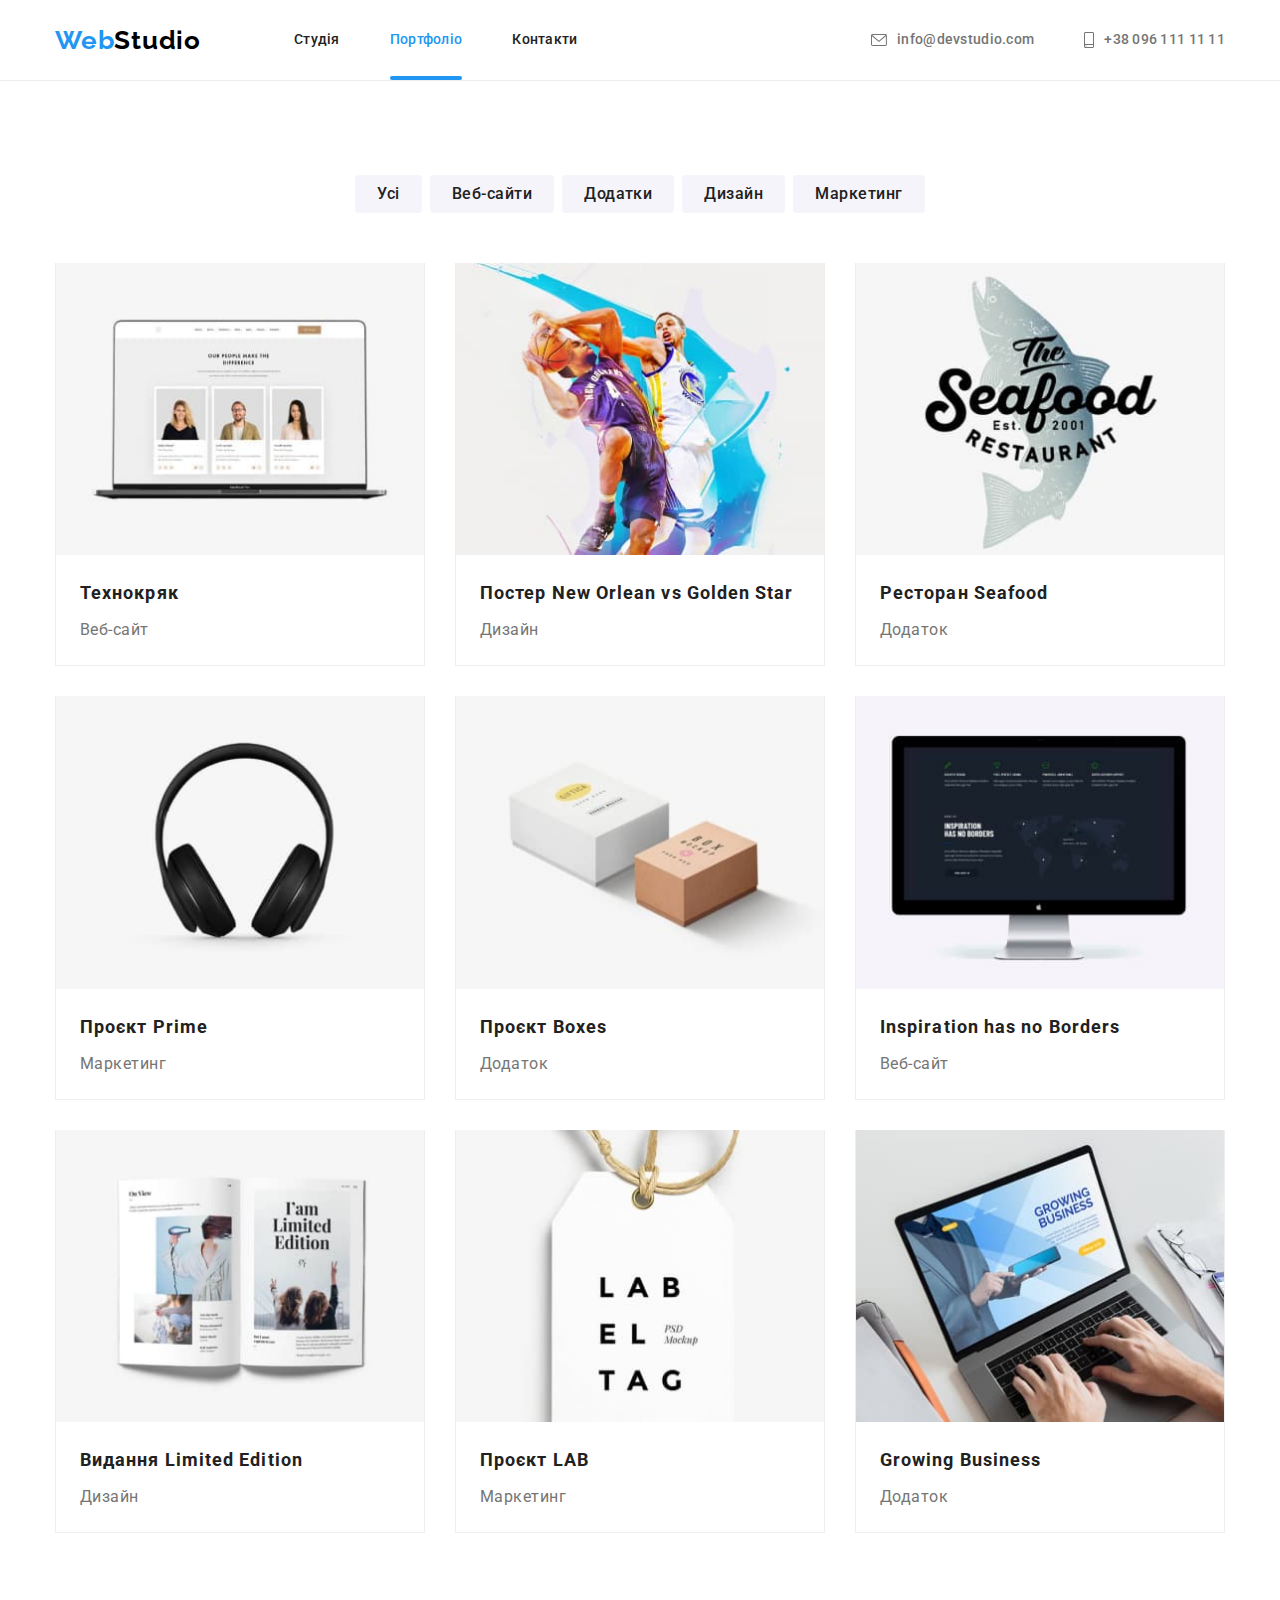
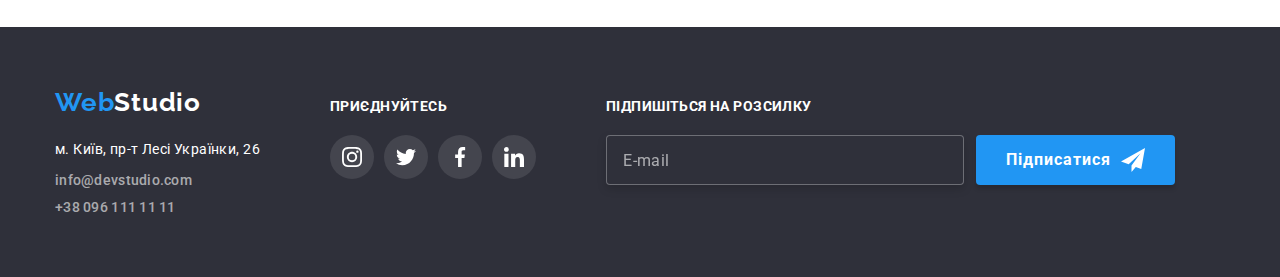
==== portfolio.html @ fbb641b0 "added folders" ====
<!DOCTYPE html>
<html lang="uk">
  <head>
    <meta charset="UTF-8" />
    <meta http-equiv="X-UA-Compatible" content="IE=edge" />
    <meta name="viewport" content="width=device-width, initial-scale=1.0" />
    <title>Portfolio</title>
    <link rel="preconnect" href="https://fonts.googleapis.com" />
    <link rel="preconnect" href="https://fonts.gstatic.com" crossorigin />
    <link
      href="https://fonts.googleapis.com/css2?family=Raleway:wght@700&family=Roboto:wght@500;700;900&display=swap"
      rel="stylesheet"
    />
    <link
      rel="stylesheet"
      href="https://cdnjs.cloudflare.com/ajax/libs/modern-normalize/1.1.0/modern-normalize.min.css"
    />
    <link rel="stylesheet" href="./css/styles.css" />
  </head>
  <body>
    <header class="header">
      <div class="conteiner">
        <div class="header-conteiner">
          <nav class="header-nav">
            <a class="logo" href="./index.html"
              >Web<span class="logo-accent-header">Studio</span></a
            >
            <ul class="list list-nav">
              <li><a class="link-nav" href="./index.html">Студія</a></li>
              <li>
                <a class="link-nav current" href="./portfolio.html"
                  >Портфоліо</a
                >
              </li>
              <li><a class="link-nav" href="#">Контакти</a></li>
            </ul>
          </nav>

          <ul class="list header-address">
            <li>
              <a class="link-info" href="mailto:info@devstudio.com"
                ><svg class="info-icon" width="16" height="12">
                  <use href="./images/icons.svg#icon-mail"></use>
                </svg>
                info@devstudio.com
              </a>
            </li>
            <li>
              <a class="link-info" href="tel:+380961111111"
                ><svg class="info-icon" width="10" height="16">
                  <use href="./images/icons.svg#icon-smartphone"></use>
                </svg>
                +38 096 111 11 11
              </a>
            </li>
          </ul>
        </div>
      </div>
    </header>

    <main>
      <section>
        <div class="conteiner">
          <h1 class="visually-hidden">Наші роботи</h1>
          <ul class="list btn-nav">
            <li><button class="btn-item" type="button">Усі</button></li>
            <li><button class="btn-item" type="button">Веб-сайти</button></li>
            <li><button class="btn-item" type="button">Додатки</button></li>
            <li><button class="btn-item" type="button">Дизайн</button></li>
            <li><button class="btn-item" type="button">Маркетинг</button></li>
          </ul>
          <ul class="list project-list">
            <li class="project-card">
              <a
                class="project-link"
                href="#"
                rel="noopener noreferrer nofollow"
              >
                <div class="project-overlay">
                  <img src="./images/laptop.jpg" alt="Ноутбук" width="370" />
                  <p class="overlay-text">
                    Ресурс пропонує комплексні пропозиції з різним рівнем
                    функціоналу та сервісів. Все це дозволить відвідувачу
                    отримати вичерпні відомості про компанію чи приватну особу.
                  </p>
                </div>
                <div class="card-portfolio">
                  <h2 class="project-title">Технокряк</h2>
                  <p class="project-text">Веб-сайт</p>
                </div>
              </a>
            </li>
            <li class="project-card">
              <a
                class="project-link"
                href="#"
                rel="noopener noreferrer nofollow"
              >
                <div class="project-overlay">
                  <img
                    src="./images/basketball.jpg"
                    alt="Два баскетболісти"
                    width="370"
                  />
                  <p class="overlay-text">
                    Ресурс пропонує комплексні пропозиції з різним рівнем
                    функціоналу та сервісів. Все це дозволить відвідувачу
                    отримати вичерпні відомості про компанію чи приватну особу.
                  </p>
                </div>

                <div class="card-portfolio">
                  <h2 class="project-title">
                    Постер New Orlean vs Golden Star
                  </h2>
                  <p class="project-text">Дизайн</p>
                </div>
              </a>
            </li>
            <li class="project-card">
              <a
                class="project-link"
                href="#"
                rel="noopener noreferrer nofollow"
              >
                <div class="project-overlay">
                  <img
                    src="./images/seafood.jpg"
                    alt="Лого ресторану з рибою"
                    width="370"
                  />
                  <p class="overlay-text">
                    Ресурс пропонує комплексні пропозиції з різним рівнем
                    функціоналу та сервісів. Все це дозволить відвідувачу
                    отримати вичерпні відомості про компанію чи приватну особу.
                  </p>
                </div>
                <div class="card-portfolio">
                  <h2 class="project-title">Ресторан Seafood</h2>
                  <p class="project-text">Додаток</p>
                </div>
              </a>
            </li>
            <li class="project-card">
              <a
                class="project-link"
                href="#"
                rel="noopener noreferrer nofollow"
              >
                <div class="project-overlay">
                  <img
                    src="./images/earphones.jpg"
                    alt="Навушники"
                    width="370"
                  />
                  <p class="overlay-text">
                    Ресурс пропонує комплексні пропозиції з різним рівнем
                    функціоналу та сервісів. Все це дозволить відвідувачу
                    отримати вичерпні відомості про компанію чи приватну особу.
                  </p>
                </div>

                <div class="card-portfolio">
                  <h2 class="project-title">Проєкт Prime</h2>
                  <p class="project-text">Маркетинг</p>
                </div>
              </a>
            </li>
            <li class="project-card">
              <a
                class="project-link"
                href="#"
                rel="noopener noreferrer nofollow"
              >
                <div class="project-overlay">
                  <img src="./images/boxes.jpg" alt="Дві коробки" width="370" />
                  <p class="overlay-text">
                    Ресурс пропонує комплексні пропозиції з різним рівнем
                    функціоналу та сервісів. Все це дозволить відвідувачу
                    отримати вичерпні відомості про компанію чи приватну особу.
                  </p>
                </div>
                <div class="card-portfolio">
                  <h2 class="project-title">Проєкт Boxes</h2>
                  <p class="project-text">Додаток</p>
                </div>
              </a>
            </li>
            <li class="project-card">
              <a
                class="project-link"
                href="#"
                rel="noopener noreferrer nofollow"
              >
                <div class="project-overlay">
                  <img
                    src="./images/display.jpg"
                    alt="Могітор коп'ютера"
                    width="370"
                  />
                  <p class="overlay-text">
                    Ресурс пропонує комплексні пропозиції з різним рівнем
                    функціоналу та сервісів. Все це дозволить відвідувачу
                    отримати вичерпні відомості про компанію чи приватну особу.
                  </p>
                </div>
                <div class="card-portfolio">
                  <h2 class="project-title">Inspiration has no Borders</h2>
                  <p class="project-text">Веб-сайт</p>
                </div>
              </a>
            </li>
            <li class="project-card">
              <a
                class="project-link"
                href="#"
                rel="noopener noreferrer nofollow"
              >
                <div class="project-overlay">
                  <img src="./images/magazine.jpg" alt="Журнал" width="370" />
                  <p class="overlay-text">
                    Ресурс пропонує комплексні пропозиції з різним рівнем
                    функціоналу та сервісів. Все це дозволить відвідувачу
                    отримати вичерпні відомості про компанію чи приватну особу.
                  </p>
                </div>
                <div class="card-portfolio">
                  <h2 class="project-title">Видання Limited Edition</h2>
                  <p class="project-text">Дизайн</p>
                </div>
              </a>
            </li>
            <li class="project-card">
              <a
                class="project-link"
                href="#"
                rel="noopener noreferrer nofollow"
              >
                <div class="project-overlay">
                  <img
                    src="./images/label.jpg"
                    alt="Лейбла з мотузкою"
                    width="370"
                  />
                  <p class="overlay-text">
                    Ресурс пропонує комплексні пропозиції з різним рівнем
                    функціоналу та сервісів. Все це дозволить відвідувачу
                    отримати вичерпні відомості про компанію чи приватну особу.
                  </p>
                </div>
                <div class="card-portfolio">
                  <h2 class="project-title">Проєкт LAB</h2>
                  <p class="project-text">Маркетинг</p>
                </div>
              </a>
            </li>
            <li class="project-card">
              <a
                class="project-link"
                href="#"
                rel="noopener noreferrer nofollow"
              >
                <div class="project-overlay">
                  <img
                    src="./images/notebook.jpg"
                    alt="Руки друкують на клавіатурі"
                    width="370"
                  />
                  <p class="overlay-text">
                    Ресурс пропонує комплексні пропозиції з різним рівнем
                    функціоналу та сервісів. Все це дозволить відвідувачу
                    отримати вичерпні відомості про компанію чи приватну особу.
                  </p>
                </div>
                <div class="card-portfolio">
                  <h2 class="project-title">Growing Business</h2>
                  <p class="project-text">Додаток</p>
                </div>
              </a>
            </li>
          </ul>
        </div>
      </section>
    </main>

    <footer class="footer">
      <div class="conteiner footer-box">
        <div class="footer-info">
          <a class="logo" href="./index.html"
            >Web<span class="logo-accent-footer">Studio</span></a
          >
          <address>
            <ul class="list">
              <li class="list-item">
                <a
                  class="link-address"
                  href="https://goo.gl/maps/RR7eCFrvrUXadaKA6"
                  target="_blank"
                  rel="noopener noreferrer nofollow"
                  >м. Київ, пр-т Лесі Українки, 26</a
                >
              </li>
              <li class="list-item">
                <a class="link-info-footer" href="mailto:info@devstudio.com"
                  >info@devstudio.com</a
                >
              </li>
              <li class="list-item">
                <a class="link-info-footer" href="tel:+380961111111"
                  >+38 096 111 11 11</a
                >
              </li>
            </ul>
          </address>
        </div>
        <div class="footer-soc">
          <p class="footer-text">Приєднуйтесь</p>
          <ul class="list soc-list">
            <li>
              <a class="soc-link-footer" href="#">
                <svg width="20" height="20">
                  <use href="./images/icons.svg#icon-instagram"></use>
                </svg>
              </a>
            </li>
            <li>
              <a class="soc-link-footer" href="#">
                <svg width="20" height="20">
                  <use href="./images/icons.svg#icon-twitter"></use>
                </svg>
              </a>
            </li>
            <li>
              <a class="soc-link-footer" href="#">
                <svg width="20" height="20">
                  <use href="./images/icons.svg#icon-facebook"></use>
                </svg>
              </a>
            </li>
            <li>
              <a class="soc-link-footer" href="#">
                <svg width="20" height="20">
                  <use href="./images/icons.svg#icon-linkedin"></use>
                </svg>
              </a>
            </li>
          </ul>
        </div>
        <form class="footer-form">
          <p class="footer-form-text">Підпишіться на розсилку</p>
          <div class="footer-form-box">
            <label class="visually-hidden" for="email-subscribe"></label>
            <input
              class="footer-form-input"
              type="email"
              name="email-subscribe"
              id="email-subscribe"
              placeholder="E-mail"
            />
            <button class="footer-form-submit" type="submit">
              Підписатися
              <svg width="24" height="24">
                <use href="./images/icons.svg#icon-send"></use>
              </svg>
            </button>
          </div>
        </form>
      </div>
    </footer>
  </body>
</html>
---- css/styles.css ----
/* основний колір bg #2F303A */
/* акцент #2196F3 */
/* основний колір тексту #757575 */

:root {
  --title-bg-color: #2f303a;
  --accent-color: #2196f3;
  --primary-text-color: #757575;
  --title-text-color: #212121;
  --primary-white-color: #fff;
  --secondary-btn-color: #f5f4fa;
  --btn-hover-color: #188ce8;
  --secondary-bg-color: #f5f4fa;
  --icon-soc-color: #afb1b8;
  --input-border-color: rgba(33, 33, 33, 0.2);
}
body {
  font-family: "Roboto", sans-serif;
  color: var(--title-text-color);
  background-color: var(--primary-white-color);
}
.visually-hidden {
  position: absolute;
  white-space: nowrap;
  width: 1px;
  height: 1px;
  overflow: hidden;
  border: 0;
  padding: 0;
  clip: rect(0 0 0 0);
  clip-path: inset(50%);
  margin: -1px;
}
.list {
  list-style: none;
}
h1,
h2,
h3,
h4,
h5,
h6,
p,
ul {
  margin: 0;
  padding: 0;
}
img {
  display: block;
  max-width: 100%;
  height: auto;
}
.conteiner {
  /* outline: 2px solid tomato; */
  width: 1200px;
  margin-left: auto;
  margin-right: auto;
  padding-left: 15px;
  padding-right: 15px;
}
section {
  padding-top: 94px;
  padding-bottom: 94px;
}
/* Header */
.header {
  background-color: var(--primary-white-color);
  border-bottom: 1px solid #ececec;
}
.header-conteiner {
  display: flex;
  justify-content: space-between;
  align-items: center;
}
.header-nav {
  display: flex;
  align-items: center;
  justify-content: space-between;
  gap: 93px;
}
.header-address {
  display: flex;
  gap: 50px;
}
.list-nav {
  display: flex;
  gap: 50px;
}
.logo {
  display: inline-block;
  color: var(--accent-color);
  font-family: "Raleway", sans-serif;
  font-weight: 700;
  font-size: 26px;
  line-height: 1.19;
  text-decoration: none;
  letter-spacing: 0.03em;
}
.logo-accent-header {
  color: #000;
}
.link-nav {
  color: var(--title-text-color);
  font-weight: 500;
  font-size: 14px;
  line-height: 1.14;
  letter-spacing: 0.02em;
  text-decoration: none;
  padding: 32px 0;
  display: block;
  transition: color 250ms cubic-bezier(0.4, 0, 0.2, 1);
}
.link-nav:hover {
  color: var(--accent-color);
}
.link-nav:focus {
  color: var(--accent-color);
}
.link-info {
  color: var(--primary-text-color);
  fill: var(--primary-text-color);
  font-weight: 500;
  font-size: 14px;
  line-height: 1.14;
  letter-spacing: 0.02em;
  text-decoration: none;
  padding: 32px 0;
  display: flex;
  align-items: center;
  transition: color 250ms cubic-bezier(0.4, 0, 0.2, 1),
    fill 250ms cubic-bezier(0.4, 0, 0.2, 1);
}
.link-info:hover {
  color: var(--accent-color);
  fill: var(--accent-color);
}
.link-info:focus {
  color: var(--accent-color);
  fill: var(--accent-color);
}
.link-nav.current {
  position: relative;
  color: var(--accent-color);
}
.link-nav.current::after {
  position: absolute;
  bottom: 0;
  left: 0;
  content: "";
  width: 100%;
  height: 4px;
  background-color: var(--accent-color);
  border-radius: 2px;
}
.info-icon {
  margin-right: 10px;
}
/* Hero Section */
.hero {
  padding-top: 200px;
  padding-bottom: 200px;
  background-color: #c4c4c4;
  text-align: center;
  background-image: linear-gradient(
      to right,
      rgba(47, 48, 58, 0.4),
      rgba(47, 48, 58, 0.4)
    ),
    url("../images/header-img.jpg");
  max-width: 1600px;
  background-repeat: no-repeat;
  background-position: center;
  max-height: 600px;
  margin: 0 auto;
}
.hero-title {
  margin-left: auto;
  margin-right: auto;
  margin-bottom: 30px;
  max-width: 696px;
  color: var(--primary-white-color);
  font-weight: 900;
  font-size: 44px;
  line-height: 1.36;
  letter-spacing: 0.06em;
  text-transform: uppercase;
}
.hero-btn {
  display: block;
  margin: 0 auto;
  padding: 10px 32px;
  min-width: 216px;
  font-family: inherit;
  font-weight: 700;
  font-size: 16px;
  line-height: 1.87;
  letter-spacing: 0.06em;
  text-align: center;
  background-color: var(--accent-color);
  color: var(--primary-white-color);
  cursor: pointer;
  border: 1px solid transparent;
  border-radius: 4px;
  transition: background-color 250ms cubic-bezier(0.4, 0, 0.2, 1),
    box-shadow 250ms cubic-bezier(0.4, 0, 0.2, 1);
}
.hero-btn:hover {
  background: var(--btn-hover-color);
  box-shadow: 0px 4px 4px rgba(0, 0, 0, 0.15);
}
.hero-btn:focus {
  background: #188ce8;
  box-shadow: 0px 4px 4px rgba(0, 0, 0, 0.15);
  border-radius: 4px;
}
/* Features */
.features-list {
  display: flex;
  gap: 30px;
}
.features-item {
  flex-basis: calc((100%-90px) / 4);
}
.features-icon {
  display: flex;
  align-items: center;
  justify-content: center;
  height: 120px;
  margin-bottom: 30px;
  border-radius: 4px;
  background-color: var(--secondary-bg-color);
}
.features-subtitle {
  margin-bottom: 10px;
  font-weight: 700;
  font-size: 14px;
  line-height: 1.14;
  letter-spacing: 0.03em;
  text-transform: uppercase;
}
.features-text {
  color: var(--primary-text-color);
  font-weight: 400;
  font-size: 14px;
  line-height: 1.71;
  letter-spacing: 0.03em;
}
/* Work */
.work {
  padding-top: 0;
}
.work-list {
  display: flex;
  gap: 30px;
}
.work-item {
  position: relative;
  flex-basis: calc((100%-60px) / 3);
}
.work-title {
  text-align: center;
  margin-bottom: 50px;
  font-size: 36px;
  line-height: 1.16;
  letter-spacing: 0.03em;
}
.work-desc {
  position: absolute;
  bottom: 0;
  right: 0;
  width: 100%;
  min-height: 70px;
  display: flex;
  align-items: center;
  justify-content: center;
  background-color: rgba(47, 48, 58, 0.8);
}
.work-text {
  font-weight: 700;
  font-size: 14px;
  line-height: 1.14;
  text-align: center;
  letter-spacing: 0.03em;
  text-transform: uppercase;
  color: var(--primary-white-color);
}

/* Team */
.team {
  background-color: var(--secondary-bg-color);
}
.team-title {
  text-align: center;
  margin-bottom: 50px;
  font-size: 36px;
  line-height: 1.16;
  letter-spacing: 0.03em;
}
.team-list {
  display: flex;
  gap: 30px;
  flex-basis: calc((100%-90px) / 4);
}
.team-card {
  background-color: var(--primary-white-color);
  box-shadow: 0px 1px 3px rgba(0, 0, 0, 0.12), 0px 1px 1px rgba(0, 0, 0, 0.14),
    0px 2px 1px rgba(0, 0, 0, 0.2);
  border-radius: 0px 0px 4px 4px;
}
.team-subtitle {
  margin-bottom: 10px;
  font-weight: 500;
  font-size: 16px;
  line-height: 1.18;
  letter-spacing: 0.03em;
  text-align: center;
}
.team-text {
  color: var(--primary-text-color);
  font-weight: 400;
  font-size: 16px;
  line-height: 1.18;
  letter-spacing: 0.03em;
  text-align: center;
  margin-bottom: 16px;
}
.cards-studio {
  padding: 30px;
}
.team-soc {
  display: flex;
  align-items: center;
  justify-content: center;
  gap: 10px;
}
.soc-link {
  display: flex;
  align-items: center;
  justify-content: center;
  width: 44px;
  height: 44px;
  background-color: var(--primary-white-color);
  border-radius: 50%;
  fill: var(--icon-soc-color);
  transition: background-color 250ms cubic-bezier(0.4, 0, 0.2, 1),
    fill 250ms cubic-bezier(0.4, 0, 0.2, 1);
}
.soc-link:hover,
.soc-link:focus {
  background-color: var(--accent-color);
  fill: var(--primary-white-color);
}
/* Clients */
.clients-list {
  display: flex;
  align-items: center;
  justify-content: center;
  gap: 30px;
}
.clients-link {
  display: flex;
  align-items: center;
  justify-content: center;
  width: 170px;
  height: 92px;
  border: 1px solid var(--icon-soc-color);
  border-radius: 4px;
  fill: var(--icon-soc-color);
  transition: border 250ms cubic-bezier(0.4, 0, 0.2, 1),
    fill 250ms cubic-bezier(0.4, 0, 0.2, 1);
}
.clients-link:hover,
.clients-link:focus {
  fill: var(--accent-color);
  border: 1px solid var(--accent-color);
}
.clients-title {
  color: var(--title-text-color);
  font-size: 36px;
  line-height: 1.16;
  text-align: center;
  letter-spacing: 0.03em;
  margin-bottom: 50px;
}
/* Footer */
.footer {
  background-color: var(--title-bg-color);
  padding: 60px 0;
}
.footer-box {
  display: flex;
  gap: 70px;
  align-items: baseline;
}
.footer-soc {
  display: flex;
  flex-direction: column;
  gap: 20px;
}
.logo-accent-footer {
  color: var(--primary-white-color);
}
.soc-list {
  display: flex;
  gap: 10px;
}
.footer-text {
  font-weight: 700;
  font-size: 14px;
  line-height: 1.14;
  letter-spacing: 0.03em;
  text-transform: uppercase;
  color: var(--primary-white-color);
}
.link-address {
  display: inline-block;
  color: var(--primary-white-color);
  font-style: normal;
  font-weight: 400;
  font-size: 14px;
  line-height: 1.71;
  letter-spacing: 0.03em;
  text-decoration: none;
}
.soc-link-footer {
  display: flex;
  align-items: center;
  justify-content: center;
  width: 44px;
  height: 44px;
  background-color: rgba(255, 255, 255, 0.1);
  border-radius: 50%;
  fill: var(--primary-white-color);
  transition: background-color 250ms cubic-bezier(0.4, 0, 0.2, 1);
}
.soc-link-footer:hover,
.soc-link-footer:focus {
  background-color: var(--accent-color);
}
.link-info-footer {
  display: inline-block;
  color: rgba(255, 255, 255, 0.6);
  font-weight: 500;
  font-style: normal;
  font-size: 14px;
  line-height: 1.14;
  letter-spacing: 0.02em;
  text-decoration: none;
  transition: color 250ms cubic-bezier(0.4, 0, 0.2, 1);
}
.link-info-footer:hover {
  color: var(--accent-color);
}
.link-info-footer:focus {
  color: var(--accent-color);
}
.footer .logo {
  margin-bottom: 20px;
}
.list-item:not(:last-child) {
  margin-bottom: 9px;
}
.footer-form {
  /* margin-left: 93px; */
}
.footer-form-box {
  display: flex;
  gap: 12px;
}
.footer-form-text {
  margin-bottom: 20px;
  font-weight: 700;
  font-size: 14px;
  line-height: 1.14;
  letter-spacing: 0.03em;
  text-transform: uppercase;
  color: var(--primary-white-color);
}
.footer-form-input {
  min-width: 358px;
  height: 50px;
  padding: 15px 16px;
  background-color: var(--title-bg-color);
  border: 1px solid rgba(255, 255, 255, 0.3);
  filter: drop-shadow(0px 4px 4px rgba(0, 0, 0, 0.15));
  border-radius: 4px;
}
.footer-form-input::placeholder {
  font-weight: 400;
  font-size: 16px;
  line-height: 1.25;
  letter-spacing: 0.03em;
  color: rgba(255, 255, 255, 0.6);
}
.footer-form-submit {
  display: flex;
  align-items: center;
  justify-content: center;
  gap: 10px;
  max-width: 200px;
  height: 50px;
  padding: 10px 28px;
  font-weight: 700;
  font-size: 16px;
  line-height: 30px;
  letter-spacing: 0.06em;
  color: var(--primary-white-color);
  box-shadow: 0px 4px 4px rgba(0, 0, 0, 0.15);
  border-color: transparent;
  border-radius: 4px;
  background-color: var(--accent-color);
  transition: background-color 250ms cubic-bezier(0.4, 0, 0.2, 1);
}
.footer-form-submit:hover {
  background-color: var(--btn-hover-color);
}
/* Modal */
.backdrop {
  position: fixed;
  top: 0;
  left: 0;
  width: 100%;
  height: 100%;
  background-color: rgba(0, 0, 0, 0.2);
  transition: opacity 250ms cubic-bezier(0.4, 0, 0.2, 1),
    visibility 250ms cubic-bezier(0.4, 0, 0.2, 1);
}
.is-hidden {
  opacity: 0;
  visibility: hidden;
  pointer-events: none;
}
.modal {
  position: absolute;
  top: 50%;
  left: 50%;
  transform: translate(-50%, -50%);
  padding: 40px;
  min-width: 528px;
  min-height: 581px;
  background-color: var(--primary-white-color);
  box-shadow: 0px 1px 3px rgba(0, 0, 0, 0.12), 0px 1px 1px rgba(0, 0, 0, 0.14),
    0px 2px 1px rgba(0, 0, 0, 0.2);
  border-radius: 4px;
}
.modal-btn {
  position: absolute;
  top: 8px;
  right: 8px;
  display: flex;
  align-items: center;
  justify-content: center;
  width: 30px;
  height: 30px;
  background-color: rgba(255, 255, 255, 1);
  border: 1px solid rgba(0, 0, 0, 0.1);
  border-radius: 50%;
  cursor: pointer;
}
.modal-icon {
  transition: fill 250ms cubic-bezier(0.4, 0, 0.2, 1);
}
.modal-icon:hover,
.modal-icon:focus {
  fill: var(--accent-color);
}
.form-modal {
}
.title-modal {
  margin-bottom: 12px;
  font-weight: 700;
  font-size: 20px;
  line-height: 1.15;
  text-align: center;
  letter-spacing: 0.03em;
  color: var(--title-text-color);
}
.form-item {
  display: flex;
  flex-direction: column;
  margin-bottom: 10px;
}
.form-label {
  margin-bottom: 4px;
  font-size: 12px;
  line-height: 1.16;
  letter-spacing: 0.01em;
  color: var(--primary-text-color);
}
.field-wrap {
  position: relative;
  width: 100%;
}
.form-input {
  width: 100%;
  padding: 14px 42px;
  border: 1px solid var(--input-border-color);
  border-radius: 4px;
  outline: none;
  transition: border-color 250ms cubic-bezier(0.4, 0, 0.2, 1);
}
.form-input:focus {
  border-color: var(--accent-color);
}
.input-icon {
  position: absolute;
  top: 50%;
  left: 12px;
  transform: translateY(-50%);
  transition: fill 250ms cubic-bezier(0.4, 0, 0.2, 1);
  pointer-events: none;
}
.form-input:focus + .input-icon {
  fill: var(--accent-color);
}
.form-item-comment {
  display: flex;
  flex-direction: column;
  margin-bottom: 20px;
}
.form-comment {
  height: 120px;
  padding: 16px 12px;
  resize: none;
  border: 1px solid var(--input-border-color);
  border-radius: 4px;
  outline: none;
  transition: border-color 250ms cubic-bezier(0.4, 0, 0.2, 1);
}
.form-comment:focus {
  border-color: var(--accent-color);
}
.form-comment::placeholder {
  font-weight: 400;
  font-size: 12px;
  line-height: 1.16;
  letter-spacing: 0.01em;
  color: rgba(117, 117, 117, 0.5);
}
.checkbox-input {
  appearance: none;
}

.checkbox-label {
  display: flex;
  align-items: center;
  justify-content: center;
  margin-bottom: 30px;
  font-size: 14px;
  line-height: 1.71;
  letter-spacing: 0.03em;
  color: var(--primary-text-color);
}
.checkbox-link {
  color: var(--accent-color);
  margin-left: 5px;
  cursor: pointer;
}
.check-icon {
  /* position: absolute;
  top: 50%;
  left: 12px;
  transform: translateY(-50%);
  z-index: -1; */
  margin-right: 8px;
  border: 2px solid var(--title-text-color);
  border-radius: 2px;
  transition: border-color 250ms cubic-bezier(0.4, 0, 0.2, 1),
    background-color 250ms cubic-bezier(0.4, 0, 0.2, 1);
}
.checkbox-input:checked + .check-icon {
  border-color: var(--accent-color);
  background-color: var(--accent-color);
}
.form-submit {
  display: flex;
  align-items: center;
  justify-content: center;
  margin: 0 auto;
  padding: 10px 52px;
  min-width: 200px;
  font-family: inherit;
  font-weight: 700;
  font-size: 16px;
  line-height: 1.87;
  letter-spacing: 0.06em;
  background-color: var(--accent-color);
  color: var(--primary-white-color);
  cursor: pointer;
  border: 1px solid transparent;
  border-radius: 4px;
  box-shadow: 0px 4px 4px rgba(0, 0, 0, 0.15);
  transition: background-color 250ms cubic-bezier(0.4, 0, 0.2, 1);
}
.form-submit:hover {
  background-color: var(--btn-hover-color);
}
/* Portfolio */
.btn-nav {
  display: flex;
  justify-content: center;
  gap: 8px;
  margin-bottom: 50px;
}
.btn-item {
  padding: 6px 22px;
  color: var(--title-text-color);
  background-color: var(--secondary-btn-color);
  font-family: inherit;
  font-weight: 500;
  font-size: 16px;
  line-height: 1.62;
  letter-spacing: 0.03em;
  text-align: center;
  border: none;
  border-radius: 4px;
  transition: color 250ms cubic-bezier(0.4, 0, 0.2, 1),
    background-color 250ms cubic-bezier(0.4, 0, 0.2, 1),
    box-shadow 250ms cubic-bezier(0.4, 0, 0.2, 1);
}
.btn-item:hover {
  background-color: var(--accent-color);
  color: var(--primary-white-color);
  box-shadow: 0px 3px 1px rgba(0, 0, 0, 0.1), 0px 1px 2px rgba(0, 0, 0, 0.08),
    0px 2px 2px rgba(0, 0, 0, 0.12);
  cursor: pointer;
}
.btn-item:focus {
  background-color: var(--accent-color);
  color: var(--primary-white-color);
  box-shadow: 0px 3px 1px rgba(0, 0, 0, 0.1), 0px 1px 2px rgba(0, 0, 0, 0.08),
    0px 2px 2px rgba(0, 0, 0, 0.12);
}
.project-list {
  display: flex;
  flex-wrap: wrap;
  gap: 30px;
}
.project-link {
  text-decoration: none;
  display: block;
  transition: box-shadow 250ms cubic-bezier(0.4, 0, 0.2, 1);
}
.project-link:hover,
.project-link:focus {
  box-shadow: 0px 1px 1px rgba(0, 0, 0, 0.12), 0px 4px 4px rgba(0, 0, 0, 0.06),
    1px 4px 6px rgba(0, 0, 0, 0.16);
}
.project-title {
  margin-bottom: 4px;
  color: var(--title-text-color);
  font-size: 18px;
  line-height: 2;
  letter-spacing: 0.06em;
}
.project-text {
  color: var(--primary-text-color);
  font-weight: 400;
  font-size: 16px;
  line-height: 30px;
  letter-spacing: 0.03em;
}
.project-card {
  width: 370px;
  border: 1px solid #eeeeee;
  border-top: 0;
}

.card-portfolio {
  padding: 20px 24px;
}
.project-overlay {
  position: relative;
  overflow: hidden;
}
.overlay-text {
  position: absolute;
  top: 0;
  left: 0;
  width: 100%;
  height: 100%;
  font-size: 18px;
  font-weight: 400;
  line-height: 1.55;
  letter-spacing: 0.03em;
  padding: 63px 24px;
  transform: translateY(101%);
  transition: transform 250ms cubic-bezier(0.4, 0, 0.2, 1);
  color: var(--primary-white-color);
  background-color: rgba(33, 150, 243, 0.9);
}
.project-link:hover .overlay-text,
.project-link:focus .overlay-text {
  transform: translateY(0);
}
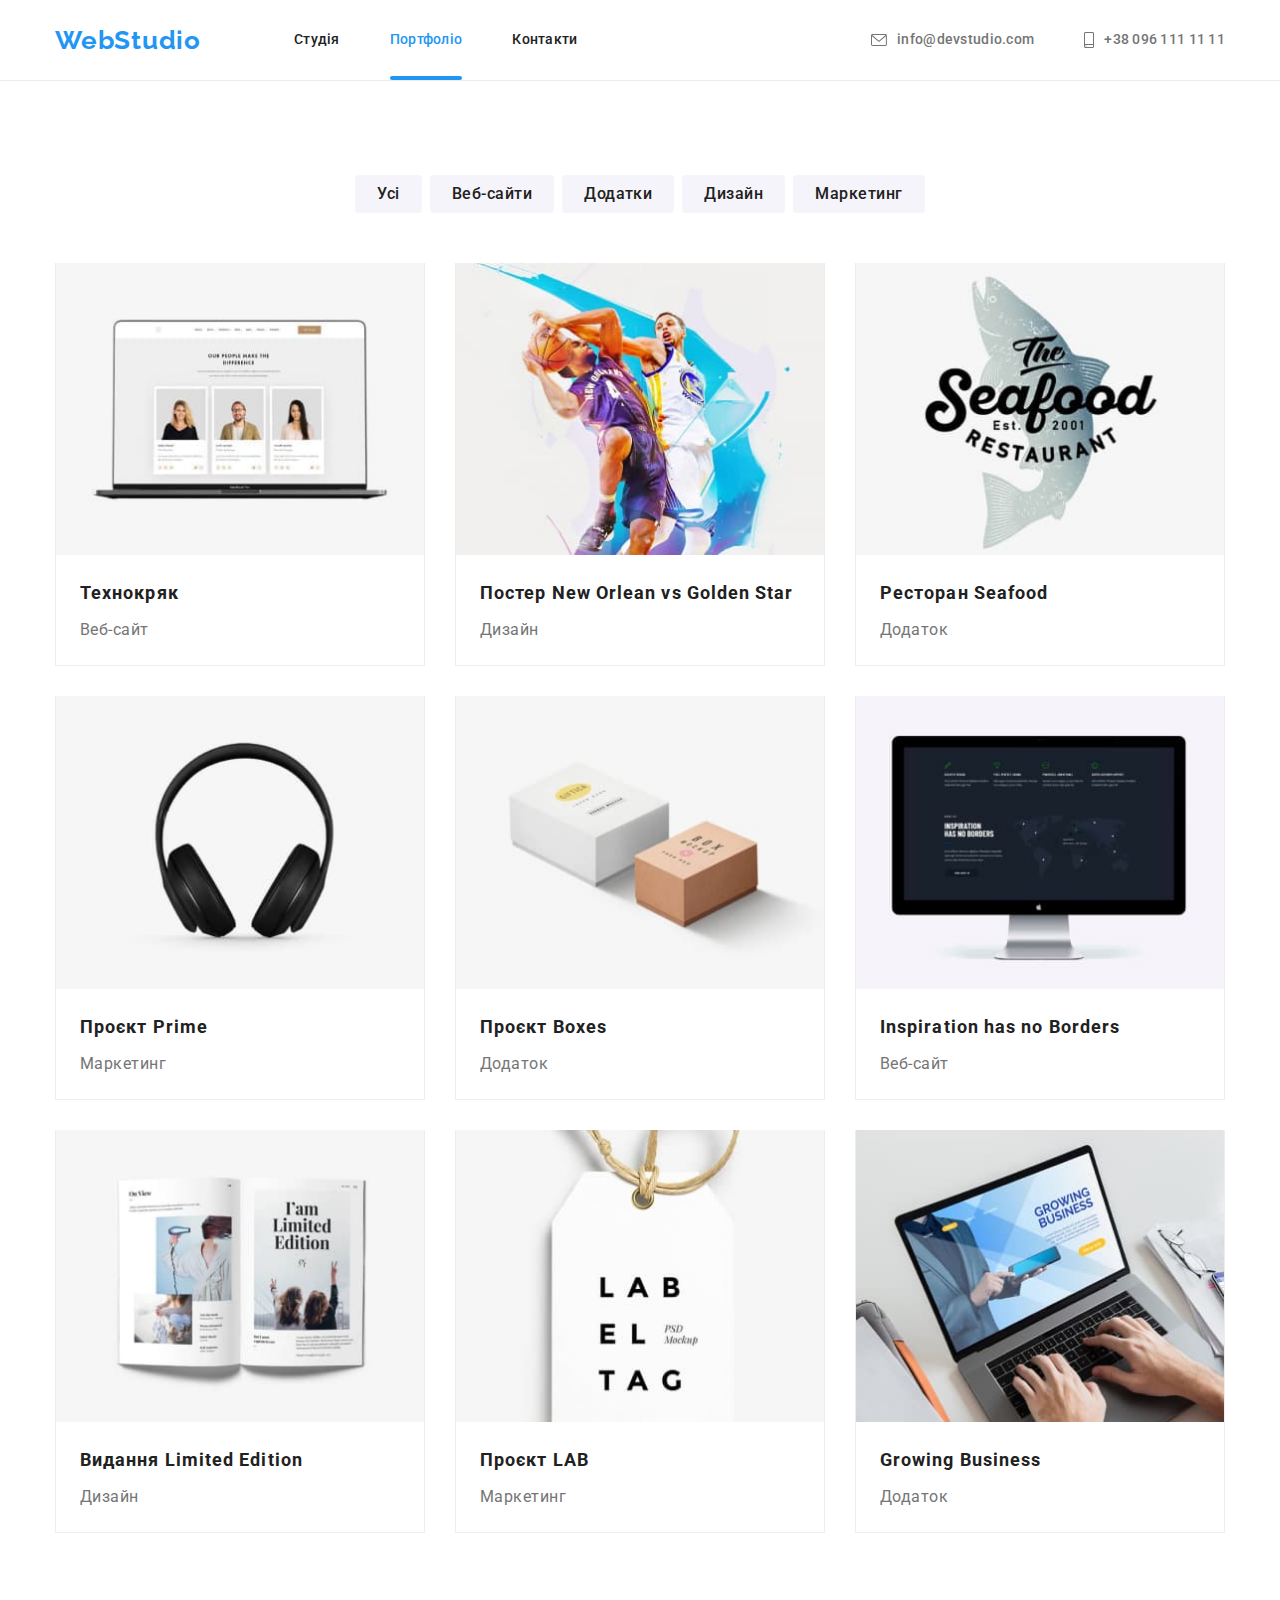
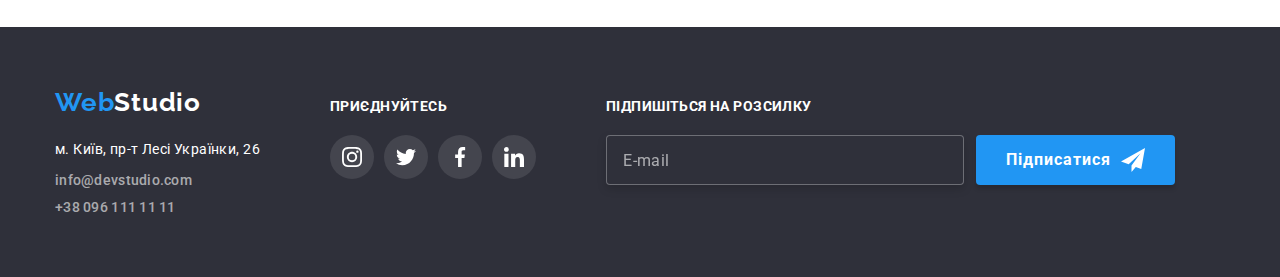
==== commit 4fc06ae3: "renamed portfolio" ====
--- a/portfolio.html
+++ b/portfolio.html
@@ -18,36 +18,36 @@
     <link rel="stylesheet" href="./css/styles.css" />
   </head>
   <body>
-    <header class="header">
-      <div class="conteiner">
-        <div class="header-conteiner">
-          <nav class="header-nav">
+    <header class="page-header">
+      <div class="container">
+        <div class="page-header__conteiner">
+          <nav class="page-nav">
             <a class="logo" href="./index.html"
-              >Web<span class="logo-accent-header">Studio</span></a
+              >Web<span class="page-header__logo-accent">Studio</span></a
             >
-            <ul class="list list-nav">
-              <li><a class="link-nav" href="./index.html">Студія</a></li>
+            <ul class="list menu">
+              <li><a class="menu__link" href="./index.html">Студія</a></li>
               <li>
-                <a class="link-nav current" href="./portfolio.html"
+                <a class="menu__link current" href="./portfolio.html"
                   >Портфоліо</a
                 >
               </li>
-              <li><a class="link-nav" href="#">Контакти</a></li>
+              <li><a class="menu__link" href="#">Контакти</a></li>
             </ul>
           </nav>
 
-          <ul class="list header-address">
-            <li>
-              <a class="link-info" href="mailto:info@devstudio.com"
-                ><svg class="info-icon" width="16" height="12">
+          <ul class="list contacts">
+            <li>
+              <a class="contacts__link" href="mailto:info@devstudio.com"
+                ><svg class="contacts__icon" width="16" height="12">
                   <use href="./images/icons.svg#icon-mail"></use>
                 </svg>
                 info@devstudio.com
               </a>
             </li>
             <li>
-              <a class="link-info" href="tel:+380961111111"
-                ><svg class="info-icon" width="10" height="16">
+              <a class="contacts__link" href="tel:+380961111111"
+                ><svg class="contacts__icon" width="10" height="16">
                   <use href="./images/icons.svg#icon-smartphone"></use>
                 </svg>
                 +38 096 111 11 11
@@ -60,221 +60,231 @@
 
     <main>
       <section>
-        <div class="conteiner">
+        <div class="container">
           <h1 class="visually-hidden">Наші роботи</h1>
-          <ul class="list btn-nav">
-            <li><button class="btn-item" type="button">Усі</button></li>
-            <li><button class="btn-item" type="button">Веб-сайти</button></li>
-            <li><button class="btn-item" type="button">Додатки</button></li>
-            <li><button class="btn-item" type="button">Дизайн</button></li>
-            <li><button class="btn-item" type="button">Маркетинг</button></li>
+          <ul class="list button-nav">
+            <li><button class="button-nav__item" type="button">Усі</button></li>
+            <li>
+              <button class="button-nav__item" type="button">Веб-сайти</button>
+            </li>
+            <li>
+              <button class="button-nav__item" type="button">Додатки</button>
+            </li>
+            <li>
+              <button class="button-nav__item" type="button">Дизайн</button>
+            </li>
+            <li>
+              <button class="button-nav__item" type="button">Маркетинг</button>
+            </li>
           </ul>
           <ul class="list project-list">
             <li class="project-card">
               <a
-                class="project-link"
-                href="#"
-                rel="noopener noreferrer nofollow"
-              >
-                <div class="project-overlay">
+                class="project-card__link"
+                href="#"
+                rel="noopener noreferrer nofollow"
+              >
+                <div class="project-card__overlay">
                   <img src="./images/laptop.jpg" alt="Ноутбук" width="370" />
-                  <p class="overlay-text">
-                    Ресурс пропонує комплексні пропозиції з різним рівнем
-                    функціоналу та сервісів. Все це дозволить відвідувачу
-                    отримати вичерпні відомості про компанію чи приватну особу.
-                  </p>
-                </div>
-                <div class="card-portfolio">
-                  <h2 class="project-title">Технокряк</h2>
-                  <p class="project-text">Веб-сайт</p>
-                </div>
-              </a>
-            </li>
-            <li class="project-card">
-              <a
-                class="project-link"
-                href="#"
-                rel="noopener noreferrer nofollow"
-              >
-                <div class="project-overlay">
+                  <p class="project-card__text">
+                    Ресурс пропонує комплексні пропозиції з різним рівнем
+                    функціоналу та сервісів. Все це дозволить відвідувачу
+                    отримати вичерпні відомості про компанію чи приватну особу.
+                  </p>
+                </div>
+                <div class="project-card__footer">
+                  <h2 class="project-card__title">Технокряк</h2>
+                  <p class="project-card__subtitle">Веб-сайт</p>
+                </div>
+              </a>
+            </li>
+            <li class="project-card">
+              <a
+                class="project-card__link"
+                href="#"
+                rel="noopener noreferrer nofollow"
+              >
+                <div class="project-card__overlay">
                   <img
                     src="./images/basketball.jpg"
                     alt="Два баскетболісти"
                     width="370"
                   />
-                  <p class="overlay-text">
-                    Ресурс пропонує комплексні пропозиції з різним рівнем
-                    функціоналу та сервісів. Все це дозволить відвідувачу
-                    отримати вичерпні відомості про компанію чи приватну особу.
-                  </p>
-                </div>
-
-                <div class="card-portfolio">
-                  <h2 class="project-title">
+                  <p class="project-card__text">
+                    Ресурс пропонує комплексні пропозиції з різним рівнем
+                    функціоналу та сервісів. Все це дозволить відвідувачу
+                    отримати вичерпні відомості про компанію чи приватну особу.
+                  </p>
+                </div>
+
+                <div class="project-card__footer">
+                  <h2 class="project-card__title">
                     Постер New Orlean vs Golden Star
                   </h2>
-                  <p class="project-text">Дизайн</p>
-                </div>
-              </a>
-            </li>
-            <li class="project-card">
-              <a
-                class="project-link"
-                href="#"
-                rel="noopener noreferrer nofollow"
-              >
-                <div class="project-overlay">
+                  <p class="project-card__subtitle">Дизайн</p>
+                </div>
+              </a>
+            </li>
+            <li class="project-card">
+              <a
+                class="project-card__link"
+                href="#"
+                rel="noopener noreferrer nofollow"
+              >
+                <div class="project-card__overlay">
                   <img
                     src="./images/seafood.jpg"
                     alt="Лого ресторану з рибою"
                     width="370"
                   />
-                  <p class="overlay-text">
-                    Ресурс пропонує комплексні пропозиції з різним рівнем
-                    функціоналу та сервісів. Все це дозволить відвідувачу
-                    отримати вичерпні відомості про компанію чи приватну особу.
-                  </p>
-                </div>
-                <div class="card-portfolio">
-                  <h2 class="project-title">Ресторан Seafood</h2>
-                  <p class="project-text">Додаток</p>
-                </div>
-              </a>
-            </li>
-            <li class="project-card">
-              <a
-                class="project-link"
-                href="#"
-                rel="noopener noreferrer nofollow"
-              >
-                <div class="project-overlay">
+                  <p class="project-card__text">
+                    Ресурс пропонує комплексні пропозиції з різним рівнем
+                    функціоналу та сервісів. Все це дозволить відвідувачу
+                    отримати вичерпні відомості про компанію чи приватну особу.
+                  </p>
+                </div>
+                <div class="project-card__footer">
+                  <h2 class="project-card__title">Ресторан Seafood</h2>
+                  <p class="project-card__subtitle">Додаток</p>
+                </div>
+              </a>
+            </li>
+            <li class="project-card">
+              <a
+                class="project-card__link"
+                href="#"
+                rel="noopener noreferrer nofollow"
+              >
+                <div class="project-card__overlay">
                   <img
                     src="./images/earphones.jpg"
                     alt="Навушники"
                     width="370"
                   />
-                  <p class="overlay-text">
-                    Ресурс пропонує комплексні пропозиції з різним рівнем
-                    функціоналу та сервісів. Все це дозволить відвідувачу
-                    отримати вичерпні відомості про компанію чи приватну особу.
-                  </p>
-                </div>
-
-                <div class="card-portfolio">
-                  <h2 class="project-title">Проєкт Prime</h2>
-                  <p class="project-text">Маркетинг</p>
-                </div>
-              </a>
-            </li>
-            <li class="project-card">
-              <a
-                class="project-link"
-                href="#"
-                rel="noopener noreferrer nofollow"
-              >
-                <div class="project-overlay">
+                  <p class="project-card__text">
+                    Ресурс пропонує комплексні пропозиції з різним рівнем
+                    функціоналу та сервісів. Все це дозволить відвідувачу
+                    отримати вичерпні відомості про компанію чи приватну особу.
+                  </p>
+                </div>
+
+                <div class="project-card__footer">
+                  <h2 class="project-card__title">Проєкт Prime</h2>
+                  <p class="project-card__subtitle">Маркетинг</p>
+                </div>
+              </a>
+            </li>
+            <li class="project-card">
+              <a
+                class="project-card__link"
+                href="#"
+                rel="noopener noreferrer nofollow"
+              >
+                <div class="project-card__overlay">
                   <img src="./images/boxes.jpg" alt="Дві коробки" width="370" />
-                  <p class="overlay-text">
-                    Ресурс пропонує комплексні пропозиції з різним рівнем
-                    функціоналу та сервісів. Все це дозволить відвідувачу
-                    отримати вичерпні відомості про компанію чи приватну особу.
-                  </p>
-                </div>
-                <div class="card-portfolio">
-                  <h2 class="project-title">Проєкт Boxes</h2>
-                  <p class="project-text">Додаток</p>
-                </div>
-              </a>
-            </li>
-            <li class="project-card">
-              <a
-                class="project-link"
-                href="#"
-                rel="noopener noreferrer nofollow"
-              >
-                <div class="project-overlay">
+                  <p class="project-card__text">
+                    Ресурс пропонує комплексні пропозиції з різним рівнем
+                    функціоналу та сервісів. Все це дозволить відвідувачу
+                    отримати вичерпні відомості про компанію чи приватну особу.
+                  </p>
+                </div>
+                <div class="project-card__footer">
+                  <h2 class="project-card__title">Проєкт Boxes</h2>
+                  <p class="project-card__subtitle">Додаток</p>
+                </div>
+              </a>
+            </li>
+            <li class="project-card">
+              <a
+                class="project-card__link"
+                href="#"
+                rel="noopener noreferrer nofollow"
+              >
+                <div class="project-card__overlay">
                   <img
                     src="./images/display.jpg"
                     alt="Могітор коп'ютера"
                     width="370"
                   />
-                  <p class="overlay-text">
-                    Ресурс пропонує комплексні пропозиції з різним рівнем
-                    функціоналу та сервісів. Все це дозволить відвідувачу
-                    отримати вичерпні відомості про компанію чи приватну особу.
-                  </p>
-                </div>
-                <div class="card-portfolio">
-                  <h2 class="project-title">Inspiration has no Borders</h2>
-                  <p class="project-text">Веб-сайт</p>
-                </div>
-              </a>
-            </li>
-            <li class="project-card">
-              <a
-                class="project-link"
-                href="#"
-                rel="noopener noreferrer nofollow"
-              >
-                <div class="project-overlay">
+                  <p class="project-card__text">
+                    Ресурс пропонує комплексні пропозиції з різним рівнем
+                    функціоналу та сервісів. Все це дозволить відвідувачу
+                    отримати вичерпні відомості про компанію чи приватну особу.
+                  </p>
+                </div>
+                <div class="project-card__footer">
+                  <h2 class="project-card__title">
+                    Inspiration has no Borders
+                  </h2>
+                  <p class="project-card__subtitle">Веб-сайт</p>
+                </div>
+              </a>
+            </li>
+            <li class="project-card">
+              <a
+                class="project-card__link"
+                href="#"
+                rel="noopener noreferrer nofollow"
+              >
+                <div class="project-card__overlay">
                   <img src="./images/magazine.jpg" alt="Журнал" width="370" />
-                  <p class="overlay-text">
-                    Ресурс пропонує комплексні пропозиції з різним рівнем
-                    функціоналу та сервісів. Все це дозволить відвідувачу
-                    отримати вичерпні відомості про компанію чи приватну особу.
-                  </p>
-                </div>
-                <div class="card-portfolio">
-                  <h2 class="project-title">Видання Limited Edition</h2>
-                  <p class="project-text">Дизайн</p>
-                </div>
-              </a>
-            </li>
-            <li class="project-card">
-              <a
-                class="project-link"
-                href="#"
-                rel="noopener noreferrer nofollow"
-              >
-                <div class="project-overlay">
+                  <p class="project-card__text">
+                    Ресурс пропонує комплексні пропозиції з різним рівнем
+                    функціоналу та сервісів. Все це дозволить відвідувачу
+                    отримати вичерпні відомості про компанію чи приватну особу.
+                  </p>
+                </div>
+                <div class="project-card__footer">
+                  <h2 class="project-card__title">Видання Limited Edition</h2>
+                  <p class="project-card__subtitle">Дизайн</p>
+                </div>
+              </a>
+            </li>
+            <li class="project-card">
+              <a
+                class="project-card__link"
+                href="#"
+                rel="noopener noreferrer nofollow"
+              >
+                <div class="project-card__overlay">
                   <img
                     src="./images/label.jpg"
                     alt="Лейбла з мотузкою"
                     width="370"
                   />
-                  <p class="overlay-text">
-                    Ресурс пропонує комплексні пропозиції з різним рівнем
-                    функціоналу та сервісів. Все це дозволить відвідувачу
-                    отримати вичерпні відомості про компанію чи приватну особу.
-                  </p>
-                </div>
-                <div class="card-portfolio">
-                  <h2 class="project-title">Проєкт LAB</h2>
-                  <p class="project-text">Маркетинг</p>
-                </div>
-              </a>
-            </li>
-            <li class="project-card">
-              <a
-                class="project-link"
-                href="#"
-                rel="noopener noreferrer nofollow"
-              >
-                <div class="project-overlay">
+                  <p class="project-card__text">
+                    Ресурс пропонує комплексні пропозиції з різним рівнем
+                    функціоналу та сервісів. Все це дозволить відвідувачу
+                    отримати вичерпні відомості про компанію чи приватну особу.
+                  </p>
+                </div>
+                <div class="project-card__footer">
+                  <h2 class="project-card__title">Проєкт LAB</h2>
+                  <p class="project-card__subtitle">Маркетинг</p>
+                </div>
+              </a>
+            </li>
+            <li class="project-card">
+              <a
+                class="project-card__link"
+                href="#"
+                rel="noopener noreferrer nofollow"
+              >
+                <div class="project-card__overlay">
                   <img
                     src="./images/notebook.jpg"
                     alt="Руки друкують на клавіатурі"
                     width="370"
                   />
-                  <p class="overlay-text">
-                    Ресурс пропонує комплексні пропозиції з різним рівнем
-                    функціоналу та сервісів. Все це дозволить відвідувачу
-                    отримати вичерпні відомості про компанію чи приватну особу.
-                  </p>
-                </div>
-                <div class="card-portfolio">
-                  <h2 class="project-title">Growing Business</h2>
-                  <p class="project-text">Додаток</p>
+                  <p class="project-card__text">
+                    Ресурс пропонує комплексні пропозиції з різним рівнем
+                    функціоналу та сервісів. Все це дозволить відвідувачу
+                    отримати вичерпні відомості про компанію чи приватну особу.
+                  </p>
+                </div>
+                <div class="project-card__footer">
+                  <h2 class="project-card__title">Growing Business</h2>
+                  <p class="project-card__subtitle">Додаток</p>
                 </div>
               </a>
             </li>
@@ -283,38 +293,38 @@
       </section>
     </main>
 
-    <footer class="footer">
-      <div class="conteiner footer-box">
+    <footer class="page-footer">
+      <div class="container page-footer__container">
         <div class="footer-info">
-          <a class="logo" href="./index.html"
-            >Web<span class="logo-accent-footer">Studio</span></a
+          <a class="logo page-footer__logo" href="./index.html"
+            >Web<span class="page-footer__logo-accent">Studio</span></a
           >
           <address>
-            <ul class="list">
-              <li class="list-item">
+            <ul class="list address">
+              <li class="address__item">
                 <a
-                  class="link-address"
+                  class="address__link"
                   href="https://goo.gl/maps/RR7eCFrvrUXadaKA6"
                   target="_blank"
                   rel="noopener noreferrer nofollow"
                   >м. Київ, пр-т Лесі Українки, 26</a
                 >
               </li>
-              <li class="list-item">
-                <a class="link-info-footer" href="mailto:info@devstudio.com"
+              <li class="address__item">
+                <a class="address__contacts" href="mailto:info@devstudio.com"
                   >info@devstudio.com</a
                 >
               </li>
-              <li class="list-item">
-                <a class="link-info-footer" href="tel:+380961111111"
+              <li class="address__item">
+                <a class="address__contacts" href="tel:+380961111111"
                   >+38 096 111 11 11</a
                 >
               </li>
             </ul>
           </address>
         </div>
-        <div class="footer-soc">
-          <p class="footer-text">Приєднуйтесь</p>
+        <div class="page-footer__social">
+          <p class="page-footer__text">Приєднуйтесь</p>
           <ul class="list soc-list">
             <li>
               <a class="soc-link-footer" href="#">
@@ -346,18 +356,18 @@
             </li>
           </ul>
         </div>
-        <form class="footer-form">
-          <p class="footer-form-text">Підпишіться на розсилку</p>
-          <div class="footer-form-box">
+        <form class="subscribe-form">
+          <p class="subscribe-form__text">Підпишіться на розсилку</p>
+          <div class="subscribe-form__box">
             <label class="visually-hidden" for="email-subscribe"></label>
             <input
-              class="footer-form-input"
+              class="subscribe-form__input"
               type="email"
               name="email-subscribe"
               id="email-subscribe"
               placeholder="E-mail"
             />
-            <button class="footer-form-submit" type="submit">
+            <button class="subscribe-form__submit" type="submit">
               Підписатися
               <svg width="24" height="24">
                 <use href="./images/icons.svg#icon-send"></use>
--- a/css/styles.css
+++ b/css/styles.css
@@ -50,7 +50,7 @@
   max-width: 100%;
   height: auto;
 }
-.conteiner {
+.container {
   /* outline: 2px solid tomato; */
   width: 1200px;
   margin-left: auto;
@@ -63,26 +63,26 @@
   padding-bottom: 94px;
 }
 /* Header */
-.header {
+.page-header {
   background-color: var(--primary-white-color);
   border-bottom: 1px solid #ececec;
 }
-.header-conteiner {
+.page-header__conteiner {
   display: flex;
   justify-content: space-between;
   align-items: center;
 }
-.header-nav {
+.page-nav {
   display: flex;
   align-items: center;
   justify-content: space-between;
   gap: 93px;
 }
-.header-address {
+.contacts {
   display: flex;
   gap: 50px;
 }
-.list-nav {
+.menu {
   display: flex;
   gap: 50px;
 }
@@ -96,10 +96,10 @@
   text-decoration: none;
   letter-spacing: 0.03em;
 }
-.logo-accent-header {
+.header__logo-accent {
   color: #000;
 }
-.link-nav {
+.menu__link {
   color: var(--title-text-color);
   font-weight: 500;
   font-size: 14px;
@@ -110,13 +110,13 @@
   display: block;
   transition: color 250ms cubic-bezier(0.4, 0, 0.2, 1);
 }
-.link-nav:hover {
-  color: var(--accent-color);
-}
-.link-nav:focus {
-  color: var(--accent-color);
-}
-.link-info {
+.menu__link:hover {
+  color: var(--accent-color);
+}
+.menu__link:focus {
+  color: var(--accent-color);
+}
+.contacts__link {
   color: var(--primary-text-color);
   fill: var(--primary-text-color);
   font-weight: 500;
@@ -130,19 +130,19 @@
   transition: color 250ms cubic-bezier(0.4, 0, 0.2, 1),
     fill 250ms cubic-bezier(0.4, 0, 0.2, 1);
 }
-.link-info:hover {
+.contacts__link:hover {
   color: var(--accent-color);
   fill: var(--accent-color);
 }
-.link-info:focus {
+.contacts__link:focus {
   color: var(--accent-color);
   fill: var(--accent-color);
 }
-.link-nav.current {
+.menu__link.current {
   position: relative;
   color: var(--accent-color);
 }
-.link-nav.current::after {
+.menu__link.current::after {
   position: absolute;
   bottom: 0;
   left: 0;
@@ -152,11 +152,11 @@
   background-color: var(--accent-color);
   border-radius: 2px;
 }
-.info-icon {
+.contacts__icon {
   margin-right: 10px;
 }
 /* Hero Section */
-.hero {
+.hero-section {
   padding-top: 200px;
   padding-bottom: 200px;
   background-color: #c4c4c4;
@@ -173,7 +173,7 @@
   max-height: 600px;
   margin: 0 auto;
 }
-.hero-title {
+.hero-section__title {
   margin-left: auto;
   margin-right: auto;
   margin-bottom: 30px;
@@ -185,7 +185,7 @@
   letter-spacing: 0.06em;
   text-transform: uppercase;
 }
-.hero-btn {
+.button {
   display: block;
   margin: 0 auto;
   padding: 10px 32px;
@@ -204,11 +204,11 @@
   transition: background-color 250ms cubic-bezier(0.4, 0, 0.2, 1),
     box-shadow 250ms cubic-bezier(0.4, 0, 0.2, 1);
 }
-.hero-btn:hover {
+.button:hover {
   background: var(--btn-hover-color);
   box-shadow: 0px 4px 4px rgba(0, 0, 0, 0.15);
 }
-.hero-btn:focus {
+.button:focus {
   background: #188ce8;
   box-shadow: 0px 4px 4px rgba(0, 0, 0, 0.15);
   border-radius: 4px;
@@ -218,10 +218,10 @@
   display: flex;
   gap: 30px;
 }
-.features-item {
+.features-list__item {
   flex-basis: calc((100%-90px) / 4);
 }
-.features-icon {
+.features-list__icon {
   display: flex;
   align-items: center;
   justify-content: center;
@@ -230,7 +230,7 @@
   border-radius: 4px;
   background-color: var(--secondary-bg-color);
 }
-.features-subtitle {
+.features-list__title {
   margin-bottom: 10px;
   font-weight: 700;
   font-size: 14px;
@@ -238,7 +238,7 @@
   letter-spacing: 0.03em;
   text-transform: uppercase;
 }
-.features-text {
+.features-list__text {
   color: var(--primary-text-color);
   font-weight: 400;
   font-size: 14px;
@@ -246,25 +246,25 @@
   letter-spacing: 0.03em;
 }
 /* Work */
-.work {
+.work-section {
   padding-top: 0;
 }
-.work-list {
+.activity {
   display: flex;
   gap: 30px;
 }
-.work-item {
+.activity__item {
   position: relative;
   flex-basis: calc((100%-60px) / 3);
 }
-.work-title {
+.work-section__title {
   text-align: center;
   margin-bottom: 50px;
   font-size: 36px;
   line-height: 1.16;
   letter-spacing: 0.03em;
 }
-.work-desc {
+.activity__overlay {
   position: absolute;
   bottom: 0;
   right: 0;
@@ -275,7 +275,7 @@
   justify-content: center;
   background-color: rgba(47, 48, 58, 0.8);
 }
-.work-text {
+.activity__text {
   font-weight: 700;
   font-size: 14px;
   line-height: 1.14;
@@ -286,28 +286,28 @@
 }
 
 /* Team */
-.team {
+.team-section {
   background-color: var(--secondary-bg-color);
 }
-.team-title {
+.team-section__title {
   text-align: center;
   margin-bottom: 50px;
   font-size: 36px;
   line-height: 1.16;
   letter-spacing: 0.03em;
 }
-.team-list {
+.members {
   display: flex;
   gap: 30px;
   flex-basis: calc((100%-90px) / 4);
 }
-.team-card {
+.members__card {
   background-color: var(--primary-white-color);
   box-shadow: 0px 1px 3px rgba(0, 0, 0, 0.12), 0px 1px 1px rgba(0, 0, 0, 0.14),
     0px 2px 1px rgba(0, 0, 0, 0.2);
   border-radius: 0px 0px 4px 4px;
 }
-.team-subtitle {
+.members__name {
   margin-bottom: 10px;
   font-weight: 500;
   font-size: 16px;
@@ -315,7 +315,7 @@
   letter-spacing: 0.03em;
   text-align: center;
 }
-.team-text {
+.members__position {
   color: var(--primary-text-color);
   font-weight: 400;
   font-size: 16px;
@@ -324,16 +324,16 @@
   text-align: center;
   margin-bottom: 16px;
 }
-.cards-studio {
+.members__studio {
   padding: 30px;
 }
-.team-soc {
+.social {
   display: flex;
   align-items: center;
   justify-content: center;
   gap: 10px;
 }
-.soc-link {
+.social__link {
   display: flex;
   align-items: center;
   justify-content: center;
@@ -345,19 +345,19 @@
   transition: background-color 250ms cubic-bezier(0.4, 0, 0.2, 1),
     fill 250ms cubic-bezier(0.4, 0, 0.2, 1);
 }
-.soc-link:hover,
-.soc-link:focus {
+.social__link:hover,
+.social__link:focus {
   background-color: var(--accent-color);
   fill: var(--primary-white-color);
 }
 /* Clients */
-.clients-list {
+.customers {
   display: flex;
   align-items: center;
   justify-content: center;
   gap: 30px;
 }
-.clients-link {
+.customers__link {
   display: flex;
   align-items: center;
   justify-content: center;
@@ -369,12 +369,12 @@
   transition: border 250ms cubic-bezier(0.4, 0, 0.2, 1),
     fill 250ms cubic-bezier(0.4, 0, 0.2, 1);
 }
-.clients-link:hover,
-.clients-link:focus {
+.customers__link:hover,
+.customers__link:focus {
   fill: var(--accent-color);
   border: 1px solid var(--accent-color);
 }
-.clients-title {
+.clients-section__title {
   color: var(--title-text-color);
   font-size: 36px;
   line-height: 1.16;
@@ -383,28 +383,28 @@
   margin-bottom: 50px;
 }
 /* Footer */
-.footer {
+.page-footer {
   background-color: var(--title-bg-color);
   padding: 60px 0;
 }
-.footer-box {
+.page-footer__container {
   display: flex;
   gap: 70px;
   align-items: baseline;
 }
-.footer-soc {
+.page-footer__social {
   display: flex;
   flex-direction: column;
   gap: 20px;
 }
-.logo-accent-footer {
+.page-footer__logo-accent {
   color: var(--primary-white-color);
 }
 .soc-list {
   display: flex;
   gap: 10px;
 }
-.footer-text {
+.page-footer__text {
   font-weight: 700;
   font-size: 14px;
   line-height: 1.14;
@@ -412,7 +412,7 @@
   text-transform: uppercase;
   color: var(--primary-white-color);
 }
-.link-address {
+.address__link {
   display: inline-block;
   color: var(--primary-white-color);
   font-style: normal;
@@ -437,7 +437,7 @@
 .soc-link-footer:focus {
   background-color: var(--accent-color);
 }
-.link-info-footer {
+.address__contacts {
   display: inline-block;
   color: rgba(255, 255, 255, 0.6);
   font-weight: 500;
@@ -448,26 +448,26 @@
   text-decoration: none;
   transition: color 250ms cubic-bezier(0.4, 0, 0.2, 1);
 }
-.link-info-footer:hover {
-  color: var(--accent-color);
-}
-.link-info-footer:focus {
-  color: var(--accent-color);
-}
-.footer .logo {
+.address__contacts:hover {
+  color: var(--accent-color);
+}
+.address__contacts:focus {
+  color: var(--accent-color);
+}
+.page-footer__logo {
   margin-bottom: 20px;
 }
-.list-item:not(:last-child) {
+.address__item:not(:last-child) {
   margin-bottom: 9px;
 }
-.footer-form {
+.subscribe-form {
   /* margin-left: 93px; */
 }
-.footer-form-box {
+.subscribe-form__box {
   display: flex;
   gap: 12px;
 }
-.footer-form-text {
+.subscribe-form__text {
   margin-bottom: 20px;
   font-weight: 700;
   font-size: 14px;
@@ -476,7 +476,7 @@
   text-transform: uppercase;
   color: var(--primary-white-color);
 }
-.footer-form-input {
+.subscribe-form__input {
   min-width: 358px;
   height: 50px;
   padding: 15px 16px;
@@ -485,14 +485,14 @@
   filter: drop-shadow(0px 4px 4px rgba(0, 0, 0, 0.15));
   border-radius: 4px;
 }
-.footer-form-input::placeholder {
+.subscribe-form__input::placeholder {
   font-weight: 400;
   font-size: 16px;
   line-height: 1.25;
   letter-spacing: 0.03em;
   color: rgba(255, 255, 255, 0.6);
 }
-.footer-form-submit {
+.subscribe-form__submit {
   display: flex;
   align-items: center;
   justify-content: center;
@@ -511,7 +511,7 @@
   background-color: var(--accent-color);
   transition: background-color 250ms cubic-bezier(0.4, 0, 0.2, 1);
 }
-.footer-form-submit:hover {
+.subscribe-form__submit:hover {
   background-color: var(--btn-hover-color);
 }
 /* Modal */
@@ -696,13 +696,13 @@
   background-color: var(--btn-hover-color);
 }
 /* Portfolio */
-.btn-nav {
+.button-nav {
   display: flex;
   justify-content: center;
   gap: 8px;
   margin-bottom: 50px;
 }
-.btn-item {
+.button-nav__item {
   padding: 6px 22px;
   color: var(--title-text-color);
   background-color: var(--secondary-btn-color);
@@ -718,14 +718,14 @@
     background-color 250ms cubic-bezier(0.4, 0, 0.2, 1),
     box-shadow 250ms cubic-bezier(0.4, 0, 0.2, 1);
 }
-.btn-item:hover {
+.button-nav__item:hover {
   background-color: var(--accent-color);
   color: var(--primary-white-color);
   box-shadow: 0px 3px 1px rgba(0, 0, 0, 0.1), 0px 1px 2px rgba(0, 0, 0, 0.08),
     0px 2px 2px rgba(0, 0, 0, 0.12);
   cursor: pointer;
 }
-.btn-item:focus {
+.button-nav__item:focus {
   background-color: var(--accent-color);
   color: var(--primary-white-color);
   box-shadow: 0px 3px 1px rgba(0, 0, 0, 0.1), 0px 1px 2px rgba(0, 0, 0, 0.08),
@@ -736,24 +736,24 @@
   flex-wrap: wrap;
   gap: 30px;
 }
-.project-link {
+.project-card__link {
   text-decoration: none;
   display: block;
   transition: box-shadow 250ms cubic-bezier(0.4, 0, 0.2, 1);
 }
-.project-link:hover,
-.project-link:focus {
+.project-card__link:hover,
+.project-card__link:focus {
   box-shadow: 0px 1px 1px rgba(0, 0, 0, 0.12), 0px 4px 4px rgba(0, 0, 0, 0.06),
     1px 4px 6px rgba(0, 0, 0, 0.16);
 }
-.project-title {
+.project-card__title {
   margin-bottom: 4px;
   color: var(--title-text-color);
   font-size: 18px;
   line-height: 2;
   letter-spacing: 0.06em;
 }
-.project-text {
+.project-card__subtitle {
   color: var(--primary-text-color);
   font-weight: 400;
   font-size: 16px;
@@ -766,14 +766,14 @@
   border-top: 0;
 }
 
-.card-portfolio {
+.project-card__footer {
   padding: 20px 24px;
 }
-.project-overlay {
+.project-card__overlay {
   position: relative;
   overflow: hidden;
 }
-.overlay-text {
+.project-card__text {
   position: absolute;
   top: 0;
   left: 0;
@@ -789,7 +789,7 @@
   color: var(--primary-white-color);
   background-color: rgba(33, 150, 243, 0.9);
 }
-.project-link:hover .overlay-text,
-.project-link:focus .overlay-text {
+.project-card__link:hover .project-card__text,
+.project-card__link:focus .project-card__text {
   transform: translateY(0);
 }
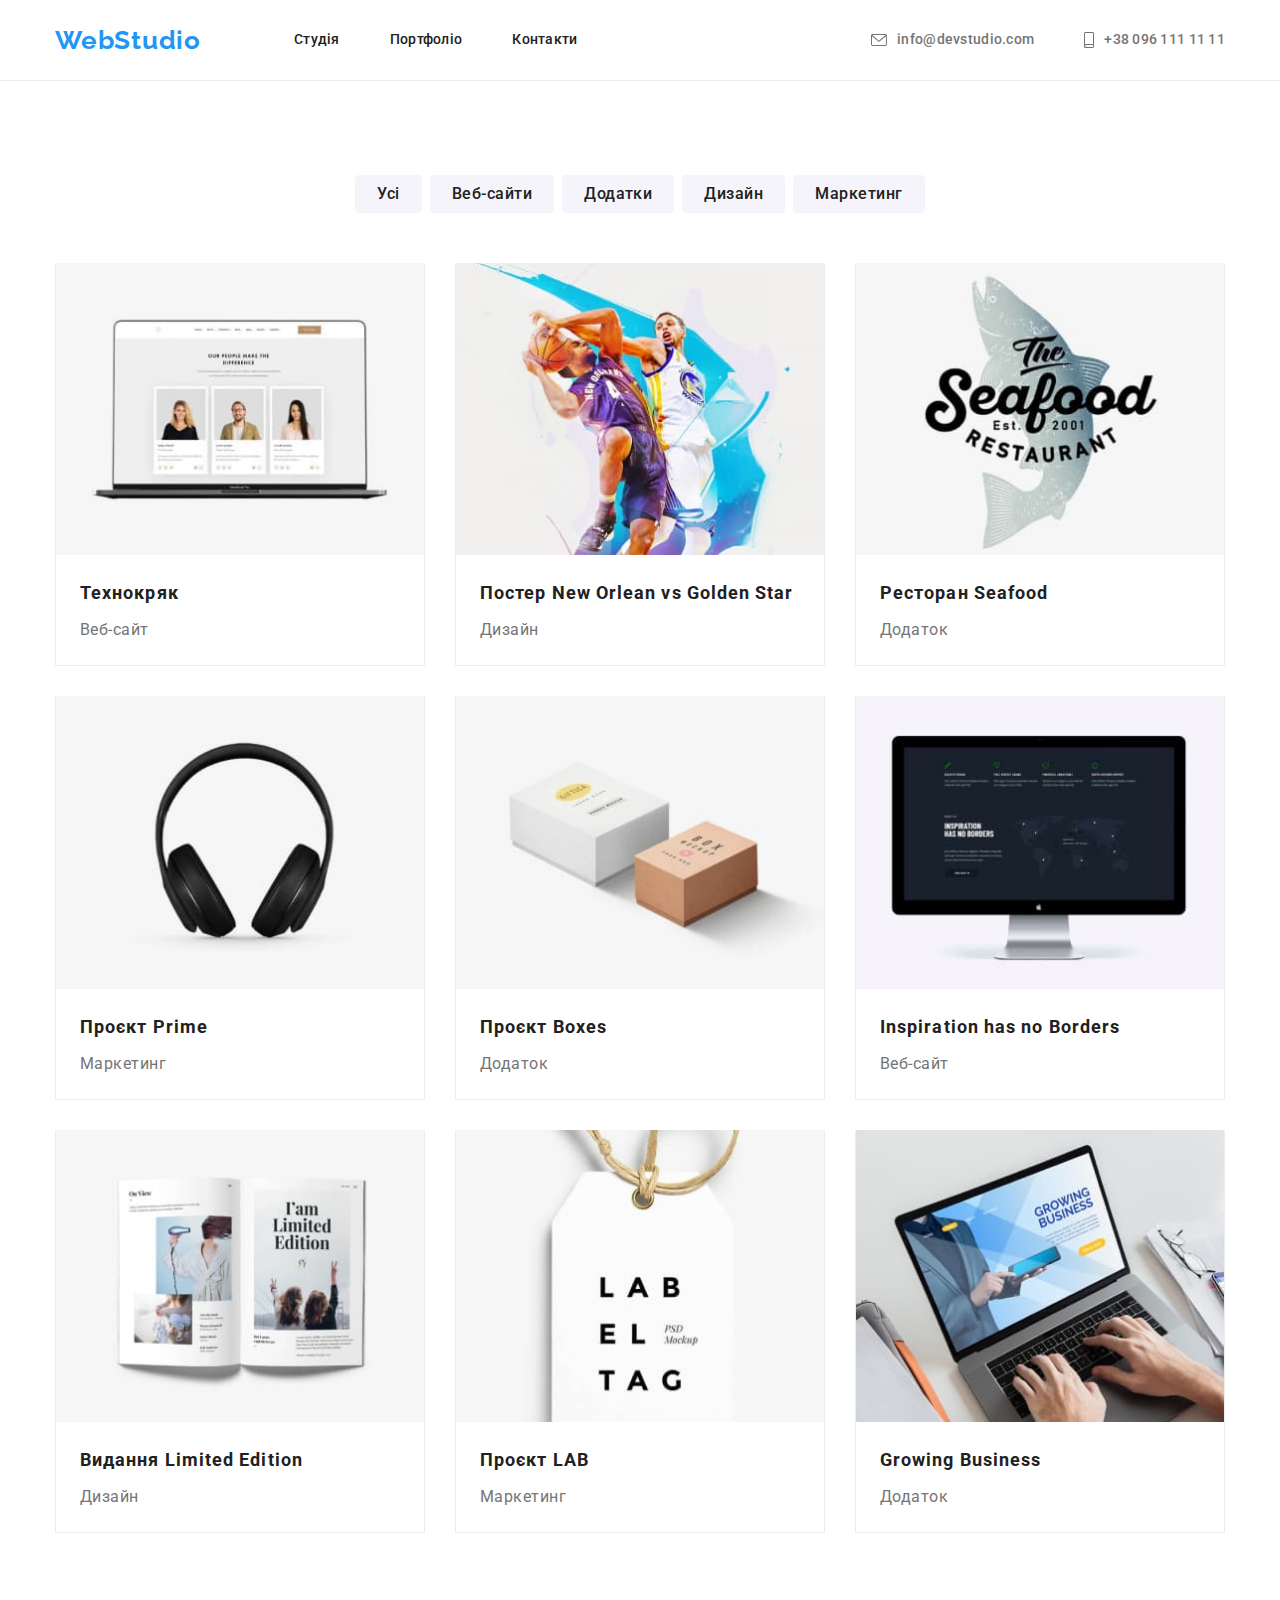
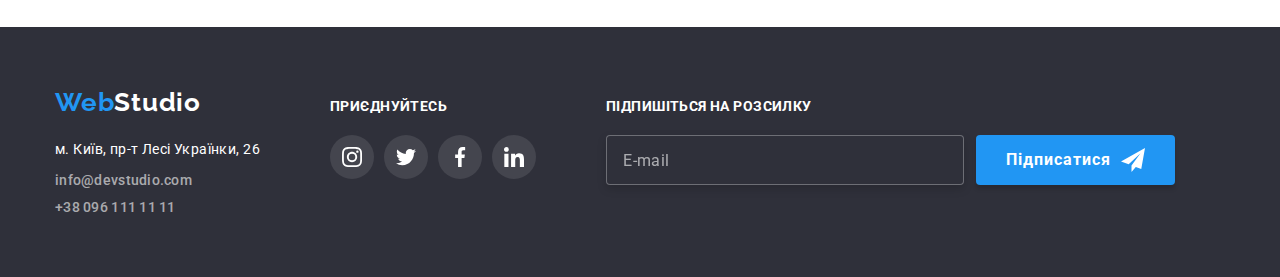
==== commit 7cc25331: "added components and utils" ====
--- a/portfolio.html
+++ b/portfolio.html
@@ -28,7 +28,9 @@
             <ul class="list menu">
               <li><a class="menu__link" href="./index.html">Студія</a></li>
               <li>
-                <a class="menu__link current" href="./portfolio.html"
+                <a
+                  class="menu__link menu__link--current"
+                  href="./portfolio.html"
                   >Портфоліо</a
                 >
               </li>
@@ -62,19 +64,21 @@
       <section>
         <div class="container">
           <h1 class="visually-hidden">Наші роботи</h1>
-          <ul class="list button-nav">
-            <li><button class="button-nav__item" type="button">Усі</button></li>
-            <li>
-              <button class="button-nav__item" type="button">Веб-сайти</button>
-            </li>
-            <li>
-              <button class="button-nav__item" type="button">Додатки</button>
-            </li>
-            <li>
-              <button class="button-nav__item" type="button">Дизайн</button>
-            </li>
-            <li>
-              <button class="button-nav__item" type="button">Маркетинг</button>
+          <ul class="list buttons-nav">
+            <li>
+              <button class="buttons-nav__item" type="button">Усі</button>
+            </li>
+            <li>
+              <button class="buttons-nav__item" type="button">Веб-сайти</button>
+            </li>
+            <li>
+              <button class="buttons-nav__item" type="button">Додатки</button>
+            </li>
+            <li>
+              <button class="buttons-nav__item" type="button">Дизайн</button>
+            </li>
+            <li>
+              <button class="buttons-nav__item" type="button">Маркетинг</button>
             </li>
           </ul>
           <ul class="list project-list">
--- a/css/styles.css
+++ b/css/styles.css
@@ -543,7 +543,7 @@
     0px 2px 1px rgba(0, 0, 0, 0.2);
   border-radius: 4px;
 }
-.modal-btn {
+.modal__button {
   position: absolute;
   top: 8px;
   right: 8px;
@@ -557,16 +557,16 @@
   border-radius: 50%;
   cursor: pointer;
 }
-.modal-icon {
+.modal__icon {
   transition: fill 250ms cubic-bezier(0.4, 0, 0.2, 1);
 }
-.modal-icon:hover,
-.modal-icon:focus {
+.modal__icon:hover,
+.modal__icon:focus {
   fill: var(--accent-color);
 }
-.form-modal {
-}
-.title-modal {
+.form {
+}
+.form__title {
   margin-bottom: 12px;
   font-weight: 700;
   font-size: 20px;
@@ -575,23 +575,23 @@
   letter-spacing: 0.03em;
   color: var(--title-text-color);
 }
-.form-item {
+.form__item {
   display: flex;
   flex-direction: column;
   margin-bottom: 10px;
 }
-.form-label {
+.form__label {
   margin-bottom: 4px;
   font-size: 12px;
   line-height: 1.16;
   letter-spacing: 0.01em;
   color: var(--primary-text-color);
 }
-.field-wrap {
+.form__input-wrap {
   position: relative;
   width: 100%;
 }
-.form-input {
+.form__input {
   width: 100%;
   padding: 14px 42px;
   border: 1px solid var(--input-border-color);
@@ -599,10 +599,10 @@
   outline: none;
   transition: border-color 250ms cubic-bezier(0.4, 0, 0.2, 1);
 }
-.form-input:focus {
+.form__input:focus {
   border-color: var(--accent-color);
 }
-.input-icon {
+.form__icon {
   position: absolute;
   top: 50%;
   left: 12px;
@@ -610,15 +610,13 @@
   transition: fill 250ms cubic-bezier(0.4, 0, 0.2, 1);
   pointer-events: none;
 }
-.form-input:focus + .input-icon {
+.form__input:focus + .form__icon {
   fill: var(--accent-color);
 }
-.form-item-comment {
-  display: flex;
-  flex-direction: column;
+.form-item__margin {
   margin-bottom: 20px;
 }
-.form-comment {
+.form__comment {
   height: 120px;
   padding: 16px 12px;
   resize: none;
@@ -627,21 +625,21 @@
   outline: none;
   transition: border-color 250ms cubic-bezier(0.4, 0, 0.2, 1);
 }
-.form-comment:focus {
+.form__comment:focus {
   border-color: var(--accent-color);
 }
-.form-comment::placeholder {
+.form__comment::placeholder {
   font-weight: 400;
   font-size: 12px;
   line-height: 1.16;
   letter-spacing: 0.01em;
   color: rgba(117, 117, 117, 0.5);
 }
-.checkbox-input {
+.form__checkbox-input {
   appearance: none;
 }
 
-.checkbox-label {
+.form__checkbox-label {
   display: flex;
   align-items: center;
   justify-content: center;
@@ -651,12 +649,12 @@
   letter-spacing: 0.03em;
   color: var(--primary-text-color);
 }
-.checkbox-link {
+.form__checkbox-link {
   color: var(--accent-color);
   margin-left: 5px;
   cursor: pointer;
 }
-.check-icon {
+.form__checkbox-icon {
   /* position: absolute;
   top: 50%;
   left: 12px;
@@ -668,11 +666,11 @@
   transition: border-color 250ms cubic-bezier(0.4, 0, 0.2, 1),
     background-color 250ms cubic-bezier(0.4, 0, 0.2, 1);
 }
-.checkbox-input:checked + .check-icon {
+.form__checkbox-input:checked + .form__checkbox-icon {
   border-color: var(--accent-color);
   background-color: var(--accent-color);
 }
-.form-submit {
+.form__submit {
   display: flex;
   align-items: center;
   justify-content: center;
@@ -692,17 +690,17 @@
   box-shadow: 0px 4px 4px rgba(0, 0, 0, 0.15);
   transition: background-color 250ms cubic-bezier(0.4, 0, 0.2, 1);
 }
-.form-submit:hover {
+.form__submit:hover {
   background-color: var(--btn-hover-color);
 }
 /* Portfolio */
-.button-nav {
+.buttons-nav {
   display: flex;
   justify-content: center;
   gap: 8px;
   margin-bottom: 50px;
 }
-.button-nav__item {
+.buttons-nav__item {
   padding: 6px 22px;
   color: var(--title-text-color);
   background-color: var(--secondary-btn-color);
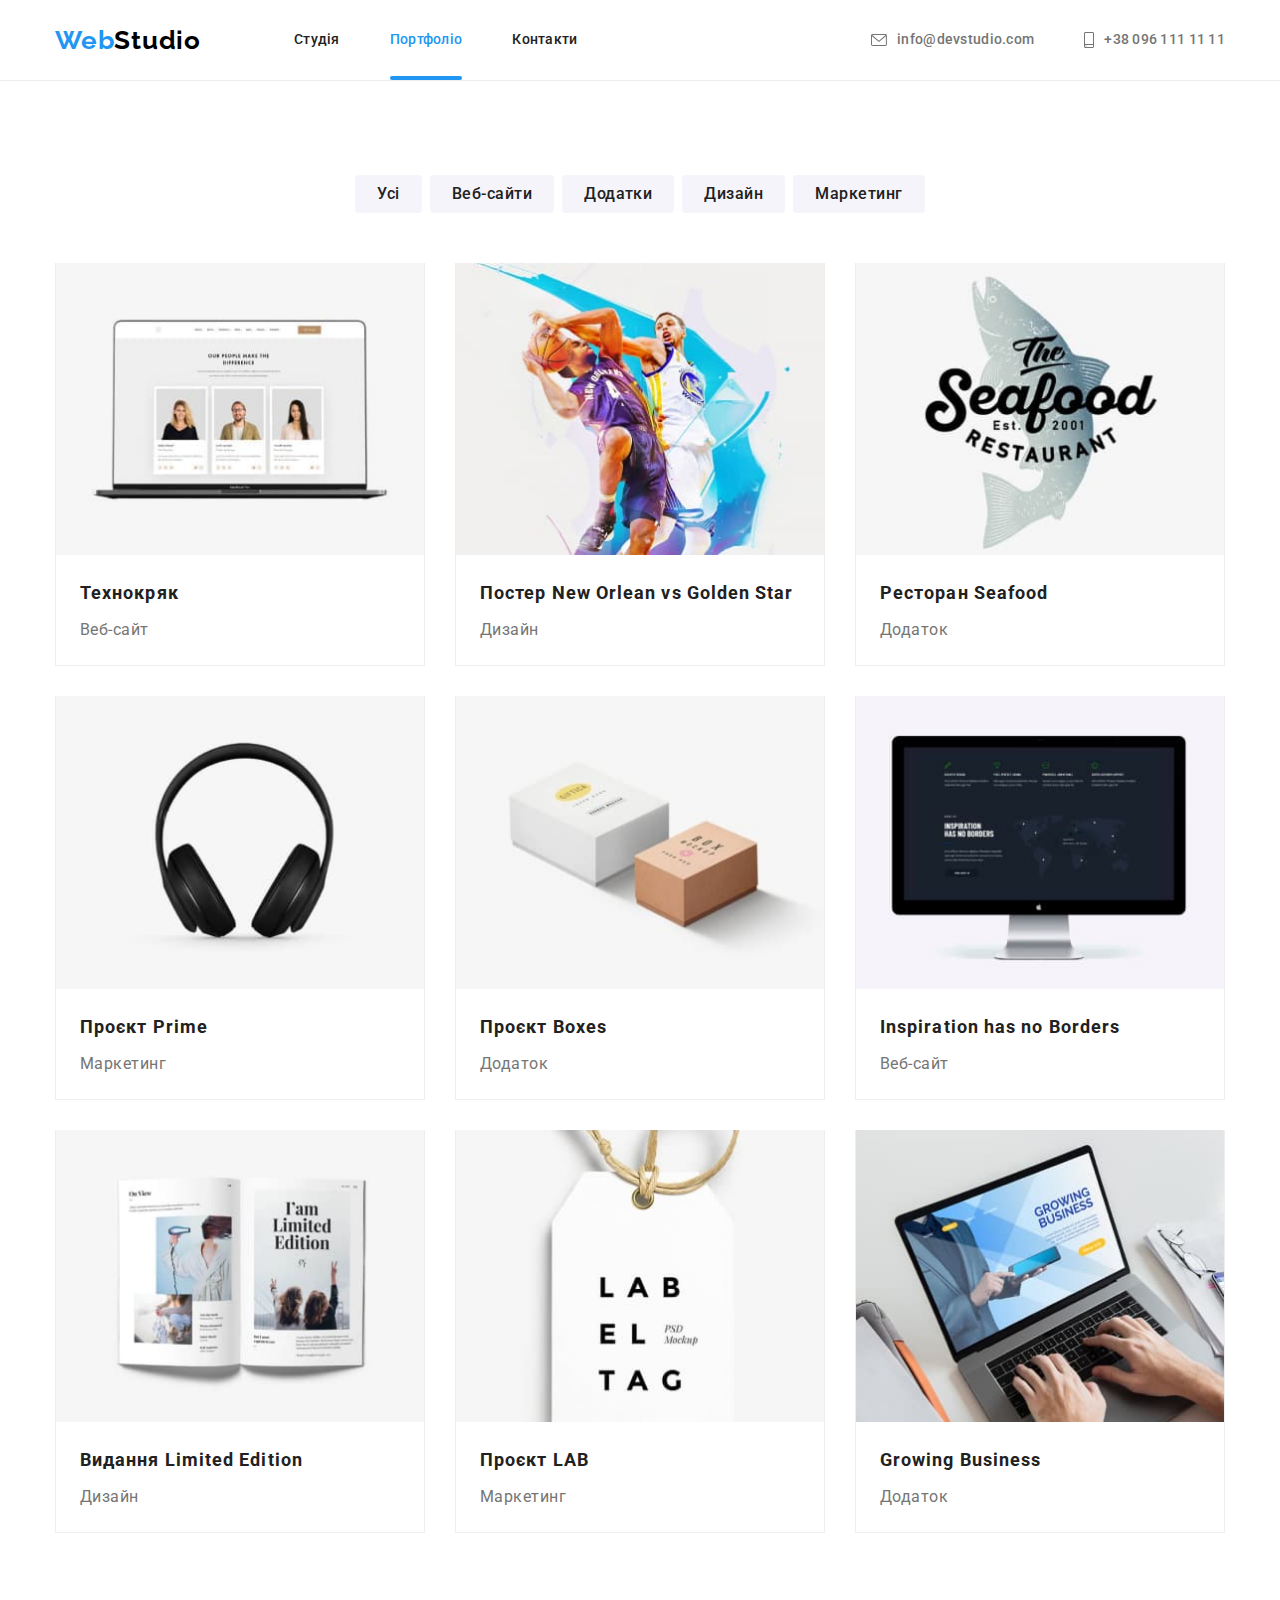
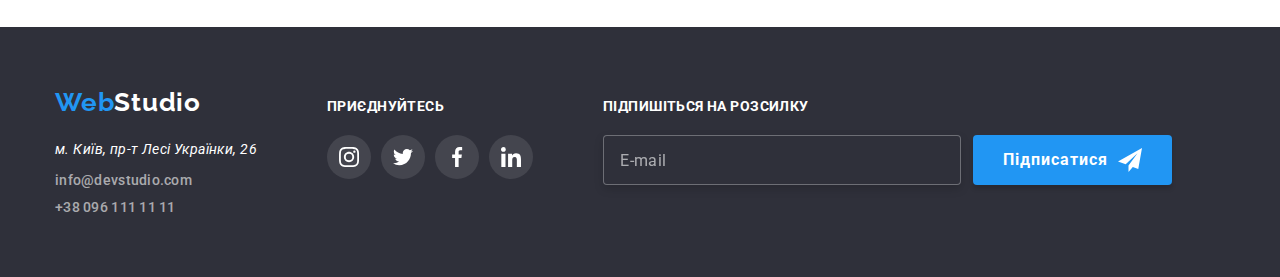
==== commit e61c377a: "connected styles" ====
--- a/portfolio.html
+++ b/portfolio.html
@@ -15,7 +15,8 @@
       rel="stylesheet"
       href="https://cdnjs.cloudflare.com/ajax/libs/modern-normalize/1.1.0/modern-normalize.min.css"
     />
-    <link rel="stylesheet" href="./css/styles.css" />
+    <!-- <link rel="stylesheet" href="./css/styles.css" /> -->
+    <link rel="stylesheet" href="./css/main.min.css" />
   </head>
   <body>
     <header class="page-header">
@@ -61,7 +62,7 @@
     </header>
 
     <main>
-      <section>
+      <section class="section">
         <div class="container">
           <h1 class="visually-hidden">Наші роботи</h1>
           <ul class="list buttons-nav">
--- a/css/main.min.css
+++ b/css/main.min.css
@@ -0,0 +1 @@
+body{font-family:"Roboto",sans-serif;color:#212121;background-color:#fff}.visually-hidden{position:absolute;white-space:nowrap;width:1px;height:1px;overflow:hidden;border:0;padding:0;clip:rect(0 0 0 0);-webkit-clip-path:inset(50%);clip-path:inset(50%);margin:-1px}.list{list-style:none}h1,h2,h3,h4,h5,h6,p,ul{margin:0;padding:0}img{display:block;max-width:100%;height:auto}.container{width:1200px;margin-left:auto;margin-right:auto;padding-left:15px;padding-right:15px}.section{padding-top:94px;padding-bottom:94px}.page-header{background-color:#fff;border-bottom:1px solid #ececec}.page-header__conteiner{display:flex;align-items:center;justify-content:space-between}.logo{display:inline-block;color:#2196f3;font-family:"Raleway",sans-serif;font-weight:700;font-size:26px;line-height:1.19;text-decoration:none;letter-spacing:.03em}.page-header__logo-accent{color:#000}.page-footer__logo-accent{color:#fff}.page-footer__logo{margin-bottom:20px}.page-nav{display:flex;align-items:center;justify-content:space-between;gap:93px}.contacts{display:flex;gap:50px}.menu{display:flex;gap:50px}.menu__link{color:#212121;font-weight:500;font-size:14px;line-height:1.14;letter-spacing:.02em;text-decoration:none;padding:32px 0;display:block;transition:color 250ms cubic-bezier(0.4, 0, 0.2, 1)}.menu__link:hover{color:#2196f3}.menu__link:focus{color:#2196f3}.contacts__link{color:#757575;fill:#757575;font-weight:500;font-size:14px;line-height:1.14;letter-spacing:.02em;text-decoration:none;padding:32px 0;display:flex;align-items:center;transition:color 250ms cubic-bezier(0.4, 0, 0.2, 1),fill 250ms cubic-bezier(0.4, 0, 0.2, 1)}.contacts__link:hover{color:#2196f3;fill:#2196f3}.contacts__link:focus{color:#2196f3;fill:#2196f3}.menu__link--current{position:relative;color:#2196f3}.menu__link--current::after{position:absolute;bottom:0;left:0;content:"";width:100%;height:4px;background-color:#2196f3;border-radius:2px}.contacts__icon{margin-right:10px}.hero-section{padding-top:200px;padding-bottom:200px;background-color:#c4c4c4;text-align:center;background-image:linear-gradient(to right, rgba(47, 48, 58, 0.4), rgba(47, 48, 58, 0.4)),url("../images/header-img.jpg");max-width:1600px;background-repeat:no-repeat;background-position:center;max-height:600px;margin:0 auto}.hero-section__title{margin:0 auto 30px;max-width:696px;color:#fff;font-weight:900;font-size:44px;line-height:1.36;letter-spacing:.06em;text-transform:uppercase}.button{display:block;margin:0 auto;padding:10px 32px;min-width:216px;font-family:inherit;font-weight:700;font-size:16px;line-height:1.87;letter-spacing:.06em;text-align:center;background-color:#2196f3;color:#fff;cursor:pointer;border:1px solid rgba(0,0,0,0);border-radius:4px;transition:background-color 250ms cubic-bezier(0.4, 0, 0.2, 1),box-shadow 250ms cubic-bezier(0.4, 0, 0.2, 1)}.button:hover{background:#188ce8;box-shadow:0px 4px 4px rgba(0,0,0,.15)}.button:focus{background:#188ce8;box-shadow:0px 4px 4px rgba(0,0,0,.15);border-radius:4px}.features-list{display:flex;gap:30px}.features-list__item{flex-basis:calc((100% - 90px)/4)}.features-list__icon{display:flex;align-items:center;justify-content:center;height:120px;margin-bottom:30px;border-radius:4px;background-color:#f5f4fa}.features-list__title{margin-bottom:10px;font-weight:700;font-size:14px;line-height:1.14;letter-spacing:.03em;text-transform:uppercase}.features-list__text{color:#757575;font-size:14px;line-height:1.71;letter-spacing:.03em}.work-section{padding-top:0}.activity{display:flex;gap:30px}.activity__item{position:relative;flex-basis:calc((100% - 60px)/3)}.work-section__title{text-align:center;margin-bottom:50px;font-size:36px;line-height:1.16;letter-spacing:.03em}.activity__overlay{position:absolute;bottom:0;right:0;width:100%;min-height:70px;display:flex;align-items:center;justify-content:center;background-color:rgba(47,48,58,.8)}.activity__text{font-weight:700;font-size:14px;line-height:1.14;text-align:center;letter-spacing:.03em;text-transform:uppercase;color:#fff}.team-section{background-color:#f5f4fa}.team-section__title{text-align:center;margin-bottom:50px;font-size:36px;line-height:1.16;letter-spacing:.03em}.members{display:flex;gap:30px;flex-basis:calc((100% - 90px)/4)}.members__card{background-color:#fff;box-shadow:0px 1px 3px rgba(0,0,0,.12),0px 1px 1px rgba(0,0,0,.14),0px 2px 1px rgba(0,0,0,.2);border-radius:0px 0px 4px 4px}.members__name{margin-bottom:10px;font-weight:500;font-size:16px;line-height:1.18;letter-spacing:.03em;text-align:center}.members__position{color:#757575;font-size:16px;line-height:1.18;letter-spacing:.03em;text-align:center;margin-bottom:16px}.members__studio{padding:30px}.social{display:flex;align-items:center;justify-content:center;gap:10px}.social__link{display:flex;align-items:center;justify-content:center;width:44px;height:44px;background-color:#fff;border-radius:50%;fill:#afb1b8;transition:background-color 250ms cubic-bezier(0.4, 0, 0.2, 1),fill 250ms cubic-bezier(0.4, 0, 0.2, 1)}.social__link:hover,.social__link:focus{background-color:#2196f3;fill:#fff}.customers{display:flex;align-items:center;justify-content:center;gap:30px}.customers__link{display:flex;align-items:center;justify-content:center;width:170px;height:92px;border:1px solid #afb1b8;border-radius:4px;fill:#afb1b8;transition:border 250ms cubic-bezier(0.4, 0, 0.2, 1),fill 250ms cubic-bezier(0.4, 0, 0.2, 1)}.customers__link:hover,.customers__link:focus{fill:#2196f3;border:1px solid #2196f3}.clients-section__title{color:#212121;font-size:36px;line-height:1.16;text-align:center;letter-spacing:.03em;margin-bottom:50px}.page-footer{background-color:#2f303a;padding:60px 0}.page-footer__container{display:flex;gap:70px;align-items:baseline}.page-footer__social{display:flex;flex-direction:column;gap:20px}.soc-list{display:flex;gap:10px}.page-footer__text{font-weight:700;font-size:14px;line-height:1.14;letter-spacing:.03em;text-transform:uppercase;color:#fff}.address__link{display:inline-block;color:#fff;font-weight:400;font-size:14px;line-height:1.71;letter-spacing:.03em;text-decoration:none}.soc-link-footer{display:flex;align-items:center;justify-content:center;width:44px;height:44px;background-color:rgba(255,255,255,.1);border-radius:50%;fill:#fff;transition:background-color 250ms cubic-bezier(0.4, 0, 0.2, 1)}.soc-link-footer:hover,.soc-link-footer:focus{background-color:#2196f3}.address__contacts{display:inline-block;color:rgba(255,255,255,.6);font-weight:500;font-style:normal;font-size:14px;line-height:1.14;letter-spacing:.02em;text-decoration:none;transition:color 250ms cubic-bezier(0.4, 0, 0.2, 1)}.address__contacts:hover,.address__contacts:focus{color:#2196f3}.address__item:not(:last-child){margin-bottom:9px}.subscribe-form__box{display:flex;gap:12px}.subscribe-form__text{margin-bottom:20px;font-weight:700;font-size:14px;line-height:1.14;letter-spacing:.03em;text-transform:uppercase;color:#fff}.subscribe-form__input{min-width:358px;height:50px;padding:15px 16px;background-color:#2f303a;border:1px solid rgba(255,255,255,.3);filter:drop-shadow(0px 4px 4px rgba(0, 0, 0, 0.15));border-radius:4px}.subscribe-form__input::-moz-placeholder{font-weight:400;font-size:16px;line-height:1.25;letter-spacing:.03em;color:rgba(255,255,255,.6)}.subscribe-form__input:-ms-input-placeholder{font-weight:400;font-size:16px;line-height:1.25;letter-spacing:.03em;color:rgba(255,255,255,.6)}.subscribe-form__input::placeholder{font-weight:400;font-size:16px;line-height:1.25;letter-spacing:.03em;color:rgba(255,255,255,.6)}.subscribe-form__submit{display:flex;align-items:center;justify-content:center;gap:10px;max-width:200px;height:50px;padding:10px 28px;font-weight:700;font-size:16px;line-height:30px;letter-spacing:.06em;color:#fff;box-shadow:0px 4px 4px rgba(0,0,0,.15);border-color:rgba(0,0,0,0);border-radius:4px;background-color:#2196f3;transition:background-color 250ms cubic-bezier(0.4, 0, 0.2, 1)}.subscribe-form__submit:hover{background-color:#188ce8}.backdrop{position:fixed;top:0;left:0;width:100%;height:100%;background-color:rgba(0,0,0,.2);transition:opacity 250ms cubic-bezier(0.4, 0, 0.2, 1),visibility 250ms cubic-bezier(0.4, 0, 0.2, 1)}.is-hidden{opacity:0;visibility:hidden;pointer-events:none}.modal{position:absolute;top:50%;left:50%;transform:translate(-50%, -50%);padding:40px;min-width:528px;min-height:581px;background-color:#fff;box-shadow:0px 1px 3px rgba(0,0,0,.12),0px 1px 1px rgba(0,0,0,.14),0px 2px 1px rgba(0,0,0,.2);border-radius:4px}.modal__button{position:absolute;top:8px;right:8px;display:flex;align-items:center;justify-content:center;width:30px;height:30px;background-color:#fff;border:1px solid rgba(0,0,0,.1);border-radius:50%;cursor:pointer}.modal__icon{transition:fill 250ms cubic-bezier(0.4, 0, 0.2, 1)}.modal__icon:hover,.modal__icon:focus{fill:#2196f3}.form__title{margin-bottom:12px;font-weight:700;font-size:20px;line-height:1.15;text-align:center;letter-spacing:.03em;color:#212121}.form__item{display:flex;flex-direction:column;margin-bottom:10px}.form__label{margin-bottom:4px;font-size:12px;line-height:1.16;letter-spacing:.01em;color:#757575}.form__input-wrap{position:relative;width:100%}.form__input{width:100%;padding:14px 42px;border:1px solid rgba(33,33,33,.2);border-radius:4px;outline:none;transition:border-color 250ms cubic-bezier(0.4, 0, 0.2, 1)}.form__input:focus{border-color:#2196f3}.form__icon{position:absolute;top:50%;left:12px;transform:translateY(-50%);transition:fill 250ms cubic-bezier(0.4, 0, 0.2, 1);pointer-events:none}.form__input:focus+.form__icon{fill:#2196f3}.form-item__margin{margin-bottom:20px}.form__comment{height:120px;padding:16px 12px;resize:none;border:1px solid rgba(33,33,33,.2);border-radius:4px;outline:none;transition:border-color 250ms cubic-bezier(0.4, 0, 0.2, 1)}.form__comment:focus{border-color:#2196f3}.form__comment::-moz-placeholder{font-weight:400;font-size:12px;line-height:1.16;letter-spacing:.01em;color:rgba(117,117,117,.5)}.form__comment:-ms-input-placeholder{font-weight:400;font-size:12px;line-height:1.16;letter-spacing:.01em;color:rgba(117,117,117,.5)}.form__comment::placeholder{font-weight:400;font-size:12px;line-height:1.16;letter-spacing:.01em;color:rgba(117,117,117,.5)}.form__checkbox-input{-webkit-appearance:none;-moz-appearance:none;appearance:none}.form__checkbox-label{display:flex;align-items:center;justify-content:center;margin-bottom:30px;font-size:14px;line-height:1.71;letter-spacing:.03em;color:#757575}.form__checkbox-link{color:#2196f3;margin-left:5px;cursor:pointer}.form__checkbox-icon{margin-right:8px;border:2px solid #212121;border-radius:2px;transition:border-color 250ms cubic-bezier(0.4, 0, 0.2, 1),background-color 250ms cubic-bezier(0.4, 0, 0.2, 1)}.form__checkbox-input:checked+.form__checkbox-icon{border-color:#2196f3;background-color:#2196f3}.form__submit{display:flex;align-items:center;justify-content:center;margin:0 auto;padding:10px 52px;min-width:200px;font-family:inherit;font-weight:700;font-size:16px;line-height:1.87;letter-spacing:.06em;background-color:#2196f3;color:#fff;cursor:pointer;border:1px solid rgba(0,0,0,0);border-radius:4px;box-shadow:0px 4px 4px rgba(0,0,0,.15);transition:background-color 250ms cubic-bezier(0.4, 0, 0.2, 1)}.form__submit:hover{background-color:#188ce8}.buttons-nav{display:flex;justify-content:center;gap:8px;margin-bottom:50px}.buttons-nav__item{padding:6px 22px;color:#212121;background-color:#f5f4fa;font-family:inherit;font-weight:500;font-size:16px;line-height:1.62;letter-spacing:.03em;text-align:center;border:none;border-radius:4px;transition:color 250ms cubic-bezier(0.4, 0, 0.2, 1),background-color 250ms cubic-bezier(0.4, 0, 0.2, 1),box-shadow 250ms cubic-bezier(0.4, 0, 0.2, 1)}.button-nav__item:hover{background-color:#2196f3;color:#fff;box-shadow:0px 3px 1px rgba(0,0,0,.1),0px 1px 2px rgba(0,0,0,.08),0px 2px 2px rgba(0,0,0,.12);cursor:pointer}.button-nav__item:focus{background-color:#2196f3;color:#fff;box-shadow:0px 3px 1px rgba(0,0,0,.1),0px 1px 2px rgba(0,0,0,.08),0px 2px 2px rgba(0,0,0,.12)}.project-list{display:flex;flex-wrap:wrap;gap:30px}.project-card__link{text-decoration:none;display:block;transition:box-shadow 250ms cubic-bezier(0.4, 0, 0.2, 1)}.project-card__link:hover,.project-card__link:focus{box-shadow:0px 1px 1px rgba(0,0,0,.12),0px 4px 4px rgba(0,0,0,.06),1px 4px 6px rgba(0,0,0,.16)}.project-card__link:hover .project-card__text,.project-card__link:focus .project-card__text{transform:translateY(0)}.project-card__title{margin-bottom:4px;color:#212121;font-size:18px;line-height:2;letter-spacing:.06em}.project-card__subtitle{color:#757575;font-weight:400;font-size:16px;line-height:30px;letter-spacing:.03em}.project-card{width:370px;border:1px solid #eee;border-top:0}.project-card__footer{padding:20px 24px}.project-card__overlay{position:relative;overflow:hidden}.project-card__text{position:absolute;top:0;left:0;width:100%;height:100%;font-size:18px;font-weight:400;line-height:1.55;letter-spacing:.03em;padding:63px 24px;transform:translateY(101%);transition:transform 250ms cubic-bezier(0.4, 0, 0.2, 1);color:#fff;background-color:rgba(33,150,243,.9)}/*# sourceMappingURL=main.min.css.map */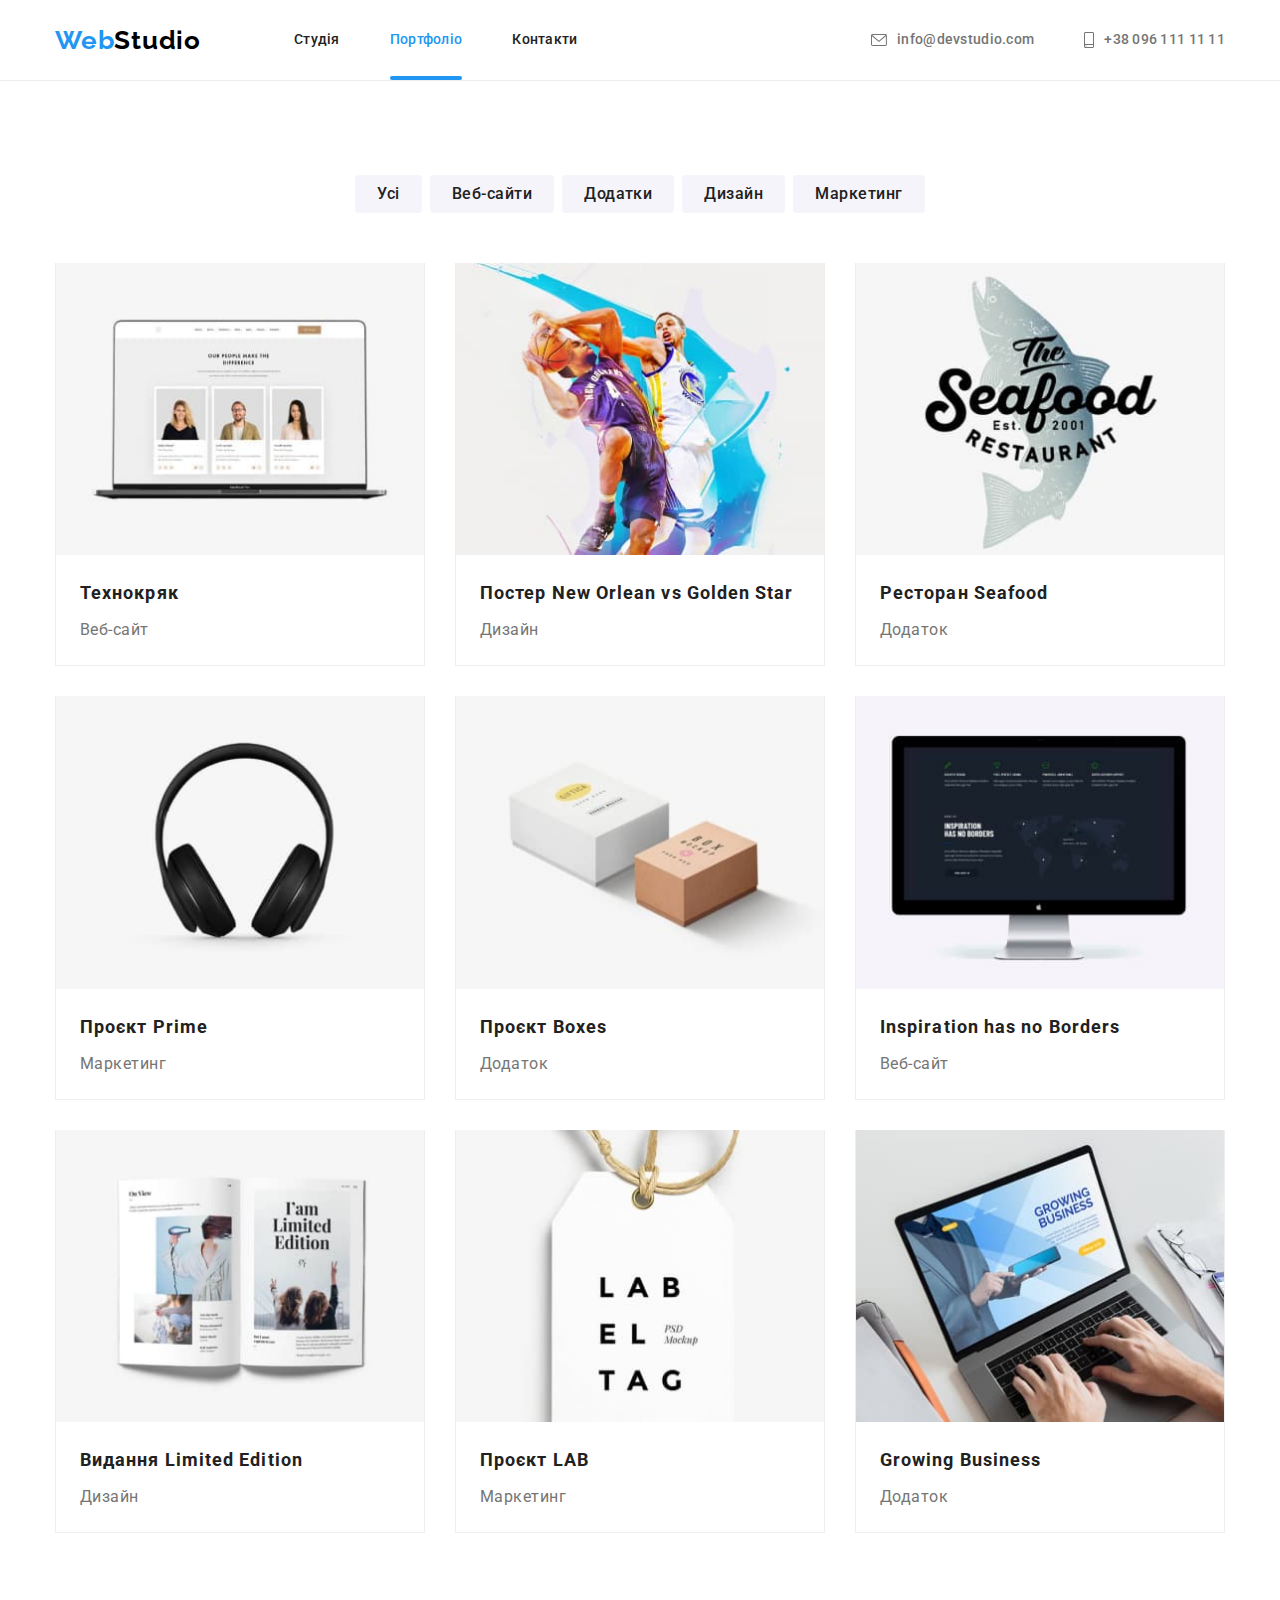
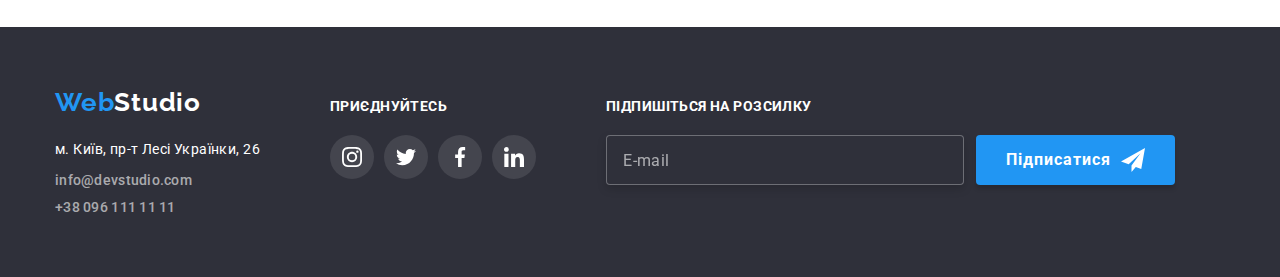
==== commit 65af4a7f: "corrected" ====
--- a/portfolio.html
+++ b/portfolio.html
@@ -15,7 +15,6 @@
       rel="stylesheet"
       href="https://cdnjs.cloudflare.com/ajax/libs/modern-normalize/1.1.0/modern-normalize.min.css"
     />
-    <!-- <link rel="stylesheet" href="./css/styles.css" /> -->
     <link rel="stylesheet" href="./css/main.min.css" />
   </head>
   <body>
--- a/css/main.min.css
+++ b/css/main.min.css
@@ -1 +1 @@
-body{font-family:"Roboto",sans-serif;color:#212121;background-color:#fff}.visually-hidden{position:absolute;white-space:nowrap;width:1px;height:1px;overflow:hidden;border:0;padding:0;clip:rect(0 0 0 0);-webkit-clip-path:inset(50%);clip-path:inset(50%);margin:-1px}.list{list-style:none}h1,h2,h3,h4,h5,h6,p,ul{margin:0;padding:0}img{display:block;max-width:100%;height:auto}.container{width:1200px;margin-left:auto;margin-right:auto;padding-left:15px;padding-right:15px}.section{padding-top:94px;padding-bottom:94px}.page-header{background-color:#fff;border-bottom:1px solid #ececec}.page-header__conteiner{display:flex;align-items:center;justify-content:space-between}.logo{display:inline-block;color:#2196f3;font-family:"Raleway",sans-serif;font-weight:700;font-size:26px;line-height:1.19;text-decoration:none;letter-spacing:.03em}.page-header__logo-accent{color:#000}.page-footer__logo-accent{color:#fff}.page-footer__logo{margin-bottom:20px}.page-nav{display:flex;align-items:center;justify-content:space-between;gap:93px}.contacts{display:flex;gap:50px}.menu{display:flex;gap:50px}.menu__link{color:#212121;font-weight:500;font-size:14px;line-height:1.14;letter-spacing:.02em;text-decoration:none;padding:32px 0;display:block;transition:color 250ms cubic-bezier(0.4, 0, 0.2, 1)}.menu__link:hover{color:#2196f3}.menu__link:focus{color:#2196f3}.contacts__link{color:#757575;fill:#757575;font-weight:500;font-size:14px;line-height:1.14;letter-spacing:.02em;text-decoration:none;padding:32px 0;display:flex;align-items:center;transition:color 250ms cubic-bezier(0.4, 0, 0.2, 1),fill 250ms cubic-bezier(0.4, 0, 0.2, 1)}.contacts__link:hover{color:#2196f3;fill:#2196f3}.contacts__link:focus{color:#2196f3;fill:#2196f3}.menu__link--current{position:relative;color:#2196f3}.menu__link--current::after{position:absolute;bottom:0;left:0;content:"";width:100%;height:4px;background-color:#2196f3;border-radius:2px}.contacts__icon{margin-right:10px}.hero-section{padding-top:200px;padding-bottom:200px;background-color:#c4c4c4;text-align:center;background-image:linear-gradient(to right, rgba(47, 48, 58, 0.4), rgba(47, 48, 58, 0.4)),url("../images/header-img.jpg");max-width:1600px;background-repeat:no-repeat;background-position:center;max-height:600px;margin:0 auto}.hero-section__title{margin:0 auto 30px;max-width:696px;color:#fff;font-weight:900;font-size:44px;line-height:1.36;letter-spacing:.06em;text-transform:uppercase}.button{display:block;margin:0 auto;padding:10px 32px;min-width:216px;font-family:inherit;font-weight:700;font-size:16px;line-height:1.87;letter-spacing:.06em;text-align:center;background-color:#2196f3;color:#fff;cursor:pointer;border:1px solid rgba(0,0,0,0);border-radius:4px;transition:background-color 250ms cubic-bezier(0.4, 0, 0.2, 1),box-shadow 250ms cubic-bezier(0.4, 0, 0.2, 1)}.button:hover{background:#188ce8;box-shadow:0px 4px 4px rgba(0,0,0,.15)}.button:focus{background:#188ce8;box-shadow:0px 4px 4px rgba(0,0,0,.15);border-radius:4px}.features-list{display:flex;gap:30px}.features-list__item{flex-basis:calc((100% - 90px)/4)}.features-list__icon{display:flex;align-items:center;justify-content:center;height:120px;margin-bottom:30px;border-radius:4px;background-color:#f5f4fa}.features-list__title{margin-bottom:10px;font-weight:700;font-size:14px;line-height:1.14;letter-spacing:.03em;text-transform:uppercase}.features-list__text{color:#757575;font-size:14px;line-height:1.71;letter-spacing:.03em}.work-section{padding-top:0}.activity{display:flex;gap:30px}.activity__item{position:relative;flex-basis:calc((100% - 60px)/3)}.work-section__title{text-align:center;margin-bottom:50px;font-size:36px;line-height:1.16;letter-spacing:.03em}.activity__overlay{position:absolute;bottom:0;right:0;width:100%;min-height:70px;display:flex;align-items:center;justify-content:center;background-color:rgba(47,48,58,.8)}.activity__text{font-weight:700;font-size:14px;line-height:1.14;text-align:center;letter-spacing:.03em;text-transform:uppercase;color:#fff}.team-section{background-color:#f5f4fa}.team-section__title{text-align:center;margin-bottom:50px;font-size:36px;line-height:1.16;letter-spacing:.03em}.members{display:flex;gap:30px;flex-basis:calc((100% - 90px)/4)}.members__card{background-color:#fff;box-shadow:0px 1px 3px rgba(0,0,0,.12),0px 1px 1px rgba(0,0,0,.14),0px 2px 1px rgba(0,0,0,.2);border-radius:0px 0px 4px 4px}.members__name{margin-bottom:10px;font-weight:500;font-size:16px;line-height:1.18;letter-spacing:.03em;text-align:center}.members__position{color:#757575;font-size:16px;line-height:1.18;letter-spacing:.03em;text-align:center;margin-bottom:16px}.members__studio{padding:30px}.social{display:flex;align-items:center;justify-content:center;gap:10px}.social__link{display:flex;align-items:center;justify-content:center;width:44px;height:44px;background-color:#fff;border-radius:50%;fill:#afb1b8;transition:background-color 250ms cubic-bezier(0.4, 0, 0.2, 1),fill 250ms cubic-bezier(0.4, 0, 0.2, 1)}.social__link:hover,.social__link:focus{background-color:#2196f3;fill:#fff}.customers{display:flex;align-items:center;justify-content:center;gap:30px}.customers__link{display:flex;align-items:center;justify-content:center;width:170px;height:92px;border:1px solid #afb1b8;border-radius:4px;fill:#afb1b8;transition:border 250ms cubic-bezier(0.4, 0, 0.2, 1),fill 250ms cubic-bezier(0.4, 0, 0.2, 1)}.customers__link:hover,.customers__link:focus{fill:#2196f3;border:1px solid #2196f3}.clients-section__title{color:#212121;font-size:36px;line-height:1.16;text-align:center;letter-spacing:.03em;margin-bottom:50px}.page-footer{background-color:#2f303a;padding:60px 0}.page-footer__container{display:flex;gap:70px;align-items:baseline}.page-footer__social{display:flex;flex-direction:column;gap:20px}.soc-list{display:flex;gap:10px}.page-footer__text{font-weight:700;font-size:14px;line-height:1.14;letter-spacing:.03em;text-transform:uppercase;color:#fff}.address__link{display:inline-block;color:#fff;font-weight:400;font-size:14px;line-height:1.71;letter-spacing:.03em;text-decoration:none}.soc-link-footer{display:flex;align-items:center;justify-content:center;width:44px;height:44px;background-color:rgba(255,255,255,.1);border-radius:50%;fill:#fff;transition:background-color 250ms cubic-bezier(0.4, 0, 0.2, 1)}.soc-link-footer:hover,.soc-link-footer:focus{background-color:#2196f3}.address__contacts{display:inline-block;color:rgba(255,255,255,.6);font-weight:500;font-style:normal;font-size:14px;line-height:1.14;letter-spacing:.02em;text-decoration:none;transition:color 250ms cubic-bezier(0.4, 0, 0.2, 1)}.address__contacts:hover,.address__contacts:focus{color:#2196f3}.address__item:not(:last-child){margin-bottom:9px}.subscribe-form__box{display:flex;gap:12px}.subscribe-form__text{margin-bottom:20px;font-weight:700;font-size:14px;line-height:1.14;letter-spacing:.03em;text-transform:uppercase;color:#fff}.subscribe-form__input{min-width:358px;height:50px;padding:15px 16px;background-color:#2f303a;border:1px solid rgba(255,255,255,.3);filter:drop-shadow(0px 4px 4px rgba(0, 0, 0, 0.15));border-radius:4px}.subscribe-form__input::-moz-placeholder{font-weight:400;font-size:16px;line-height:1.25;letter-spacing:.03em;color:rgba(255,255,255,.6)}.subscribe-form__input:-ms-input-placeholder{font-weight:400;font-size:16px;line-height:1.25;letter-spacing:.03em;color:rgba(255,255,255,.6)}.subscribe-form__input::placeholder{font-weight:400;font-size:16px;line-height:1.25;letter-spacing:.03em;color:rgba(255,255,255,.6)}.subscribe-form__submit{display:flex;align-items:center;justify-content:center;gap:10px;max-width:200px;height:50px;padding:10px 28px;font-weight:700;font-size:16px;line-height:30px;letter-spacing:.06em;color:#fff;box-shadow:0px 4px 4px rgba(0,0,0,.15);border-color:rgba(0,0,0,0);border-radius:4px;background-color:#2196f3;transition:background-color 250ms cubic-bezier(0.4, 0, 0.2, 1)}.subscribe-form__submit:hover{background-color:#188ce8}.backdrop{position:fixed;top:0;left:0;width:100%;height:100%;background-color:rgba(0,0,0,.2);transition:opacity 250ms cubic-bezier(0.4, 0, 0.2, 1),visibility 250ms cubic-bezier(0.4, 0, 0.2, 1)}.is-hidden{opacity:0;visibility:hidden;pointer-events:none}.modal{position:absolute;top:50%;left:50%;transform:translate(-50%, -50%);padding:40px;min-width:528px;min-height:581px;background-color:#fff;box-shadow:0px 1px 3px rgba(0,0,0,.12),0px 1px 1px rgba(0,0,0,.14),0px 2px 1px rgba(0,0,0,.2);border-radius:4px}.modal__button{position:absolute;top:8px;right:8px;display:flex;align-items:center;justify-content:center;width:30px;height:30px;background-color:#fff;border:1px solid rgba(0,0,0,.1);border-radius:50%;cursor:pointer}.modal__icon{transition:fill 250ms cubic-bezier(0.4, 0, 0.2, 1)}.modal__icon:hover,.modal__icon:focus{fill:#2196f3}.form__title{margin-bottom:12px;font-weight:700;font-size:20px;line-height:1.15;text-align:center;letter-spacing:.03em;color:#212121}.form__item{display:flex;flex-direction:column;margin-bottom:10px}.form__label{margin-bottom:4px;font-size:12px;line-height:1.16;letter-spacing:.01em;color:#757575}.form__input-wrap{position:relative;width:100%}.form__input{width:100%;padding:14px 42px;border:1px solid rgba(33,33,33,.2);border-radius:4px;outline:none;transition:border-color 250ms cubic-bezier(0.4, 0, 0.2, 1)}.form__input:focus{border-color:#2196f3}.form__icon{position:absolute;top:50%;left:12px;transform:translateY(-50%);transition:fill 250ms cubic-bezier(0.4, 0, 0.2, 1);pointer-events:none}.form__input:focus+.form__icon{fill:#2196f3}.form-item__margin{margin-bottom:20px}.form__comment{height:120px;padding:16px 12px;resize:none;border:1px solid rgba(33,33,33,.2);border-radius:4px;outline:none;transition:border-color 250ms cubic-bezier(0.4, 0, 0.2, 1)}.form__comment:focus{border-color:#2196f3}.form__comment::-moz-placeholder{font-weight:400;font-size:12px;line-height:1.16;letter-spacing:.01em;color:rgba(117,117,117,.5)}.form__comment:-ms-input-placeholder{font-weight:400;font-size:12px;line-height:1.16;letter-spacing:.01em;color:rgba(117,117,117,.5)}.form__comment::placeholder{font-weight:400;font-size:12px;line-height:1.16;letter-spacing:.01em;color:rgba(117,117,117,.5)}.form__checkbox-input{-webkit-appearance:none;-moz-appearance:none;appearance:none}.form__checkbox-label{display:flex;align-items:center;justify-content:center;margin-bottom:30px;font-size:14px;line-height:1.71;letter-spacing:.03em;color:#757575}.form__checkbox-link{color:#2196f3;margin-left:5px;cursor:pointer}.form__checkbox-icon{margin-right:8px;border:2px solid #212121;border-radius:2px;transition:border-color 250ms cubic-bezier(0.4, 0, 0.2, 1),background-color 250ms cubic-bezier(0.4, 0, 0.2, 1)}.form__checkbox-input:checked+.form__checkbox-icon{border-color:#2196f3;background-color:#2196f3}.form__submit{display:flex;align-items:center;justify-content:center;margin:0 auto;padding:10px 52px;min-width:200px;font-family:inherit;font-weight:700;font-size:16px;line-height:1.87;letter-spacing:.06em;background-color:#2196f3;color:#fff;cursor:pointer;border:1px solid rgba(0,0,0,0);border-radius:4px;box-shadow:0px 4px 4px rgba(0,0,0,.15);transition:background-color 250ms cubic-bezier(0.4, 0, 0.2, 1)}.form__submit:hover{background-color:#188ce8}.buttons-nav{display:flex;justify-content:center;gap:8px;margin-bottom:50px}.buttons-nav__item{padding:6px 22px;color:#212121;background-color:#f5f4fa;font-family:inherit;font-weight:500;font-size:16px;line-height:1.62;letter-spacing:.03em;text-align:center;border:none;border-radius:4px;transition:color 250ms cubic-bezier(0.4, 0, 0.2, 1),background-color 250ms cubic-bezier(0.4, 0, 0.2, 1),box-shadow 250ms cubic-bezier(0.4, 0, 0.2, 1)}.button-nav__item:hover{background-color:#2196f3;color:#fff;box-shadow:0px 3px 1px rgba(0,0,0,.1),0px 1px 2px rgba(0,0,0,.08),0px 2px 2px rgba(0,0,0,.12);cursor:pointer}.button-nav__item:focus{background-color:#2196f3;color:#fff;box-shadow:0px 3px 1px rgba(0,0,0,.1),0px 1px 2px rgba(0,0,0,.08),0px 2px 2px rgba(0,0,0,.12)}.project-list{display:flex;flex-wrap:wrap;gap:30px}.project-card__link{text-decoration:none;display:block;transition:box-shadow 250ms cubic-bezier(0.4, 0, 0.2, 1)}.project-card__link:hover,.project-card__link:focus{box-shadow:0px 1px 1px rgba(0,0,0,.12),0px 4px 4px rgba(0,0,0,.06),1px 4px 6px rgba(0,0,0,.16)}.project-card__link:hover .project-card__text,.project-card__link:focus .project-card__text{transform:translateY(0)}.project-card__title{margin-bottom:4px;color:#212121;font-size:18px;line-height:2;letter-spacing:.06em}.project-card__subtitle{color:#757575;font-weight:400;font-size:16px;line-height:30px;letter-spacing:.03em}.project-card{width:370px;border:1px solid #eee;border-top:0}.project-card__footer{padding:20px 24px}.project-card__overlay{position:relative;overflow:hidden}.project-card__text{position:absolute;top:0;left:0;width:100%;height:100%;font-size:18px;font-weight:400;line-height:1.55;letter-spacing:.03em;padding:63px 24px;transform:translateY(101%);transition:transform 250ms cubic-bezier(0.4, 0, 0.2, 1);color:#fff;background-color:rgba(33,150,243,.9)}/*# sourceMappingURL=main.min.css.map */+body{font-family:"Roboto",sans-serif;color:#212121;background-color:#fff}.visually-hidden{position:absolute;white-space:nowrap;width:1px;height:1px;overflow:hidden;border:0;padding:0;clip:rect(0 0 0 0);-webkit-clip-path:inset(50%);clip-path:inset(50%);margin:-1px}.list{list-style:none}h1,h2,h3,h4,h5,h6,p,ul{margin:0;padding:0}img{display:block;max-width:100%;height:auto}.container{width:1200px;margin-left:auto;margin-right:auto;padding-left:15px;padding-right:15px}.section{padding-top:94px;padding-bottom:94px}.page-header{background-color:#fff;border-bottom:1px solid #ececec}.page-header__conteiner{display:flex;align-items:center;justify-content:space-between}.logo{display:inline-block;color:#2196f3;font-family:"Raleway",sans-serif;font-weight:700;font-size:26px;line-height:1.19;text-decoration:none;letter-spacing:.03em}.page-header__logo-accent{color:#000}.page-footer__logo-accent{color:#fff}.page-footer__logo{margin-bottom:20px}.page-nav{display:flex;align-items:center;justify-content:space-between;gap:93px}.contacts{display:flex;gap:50px}.menu{display:flex;gap:50px}.menu__link{color:#212121;font-weight:500;font-size:14px;line-height:1.14;letter-spacing:.02em;text-decoration:none;padding:32px 0;display:block;transition:color 250ms cubic-bezier(0.4, 0, 0.2, 1)}.menu__link:hover{color:#2196f3}.menu__link:focus{color:#2196f3}.contacts__link{color:#757575;fill:#757575;font-weight:500;font-size:14px;line-height:1.14;letter-spacing:.02em;text-decoration:none;padding:32px 0;display:flex;align-items:center;transition:color 250ms cubic-bezier(0.4, 0, 0.2, 1),fill 250ms cubic-bezier(0.4, 0, 0.2, 1)}.contacts__link:hover{color:#2196f3;fill:#2196f3}.contacts__link:focus{color:#2196f3;fill:#2196f3}.menu__link--current{position:relative;color:#2196f3}.menu__link--current::after{position:absolute;bottom:0;left:0;content:"";width:100%;height:4px;background-color:#2196f3;border-radius:2px}.contacts__icon{margin-right:10px}.hero-section{padding-top:200px;padding-bottom:200px;background-color:#c4c4c4;text-align:center;background-image:linear-gradient(to right, rgba(47, 48, 58, 0.4), rgba(47, 48, 58, 0.4)),url("../images/header-img.jpg");max-width:1600px;background-repeat:no-repeat;background-position:center;max-height:600px;margin:0 auto}.hero-section__title{margin:0 auto 30px;max-width:696px;color:#fff;font-weight:900;font-size:44px;line-height:1.36;letter-spacing:.06em;text-transform:uppercase}.button{display:block;margin:0 auto;padding:10px 32px;min-width:216px;font-family:inherit;font-weight:700;font-size:16px;line-height:1.87;letter-spacing:.06em;text-align:center;background-color:#2196f3;color:#fff;cursor:pointer;border:1px solid rgba(0,0,0,0);border-radius:4px;transition:background-color 250ms cubic-bezier(0.4, 0, 0.2, 1),box-shadow 250ms cubic-bezier(0.4, 0, 0.2, 1)}.button:hover{background:#188ce8;box-shadow:0px 4px 4px rgba(0,0,0,.15)}.button:focus{background:#188ce8;box-shadow:0px 4px 4px rgba(0,0,0,.15);border-radius:4px}.features-list{display:flex;gap:30px}.features-list__item{flex-basis:calc((100% - 90px)/4)}.features-list__icon{display:flex;align-items:center;justify-content:center;height:120px;margin-bottom:30px;border-radius:4px;background-color:#f5f4fa}.features-list__title{margin-bottom:10px;font-weight:700;font-size:14px;line-height:1.14;letter-spacing:.03em;text-transform:uppercase}.features-list__text{color:#757575;font-size:14px;line-height:1.71;letter-spacing:.03em}.work-section{padding-top:0}.activity{display:flex;gap:30px}.activity__item{position:relative;flex-basis:calc((100% - 60px)/3)}.work-section__title{text-align:center;margin-bottom:50px;font-size:36px;line-height:1.16;letter-spacing:.03em}.activity__overlay{position:absolute;bottom:0;right:0;width:100%;min-height:70px;display:flex;align-items:center;justify-content:center;background-color:rgba(47,48,58,.8)}.activity__text{font-weight:700;font-size:14px;line-height:1.14;text-align:center;letter-spacing:.03em;text-transform:uppercase;color:#fff}.team-section{background-color:#f5f4fa}.team-section__title{text-align:center;margin-bottom:50px;font-size:36px;line-height:1.16;letter-spacing:.03em}.members{display:flex;gap:30px;flex-basis:calc((100% - 90px)/4)}.members__card{background-color:#fff;box-shadow:0px 1px 3px rgba(0,0,0,.12),0px 1px 1px rgba(0,0,0,.14),0px 2px 1px rgba(0,0,0,.2);border-radius:0px 0px 4px 4px}.members__name{margin-bottom:10px;font-weight:500;font-size:16px;line-height:1.18;letter-spacing:.03em;text-align:center}.members__position{color:#757575;font-size:16px;line-height:1.18;letter-spacing:.03em;text-align:center;margin-bottom:16px}.members__studio{padding:30px}.social{display:flex;align-items:center;justify-content:center;gap:10px}.social__link{display:flex;align-items:center;justify-content:center;width:44px;height:44px;background-color:#fff;border-radius:50%;fill:#afb1b8;transition:background-color 250ms cubic-bezier(0.4, 0, 0.2, 1),fill 250ms cubic-bezier(0.4, 0, 0.2, 1)}.social__link:hover,.social__link:focus{background-color:#2196f3;fill:#fff}.customers{display:flex;align-items:center;justify-content:center;gap:30px}.customers__link{display:flex;align-items:center;justify-content:center;width:170px;height:92px;border:1px solid #afb1b8;border-radius:4px;fill:#afb1b8;transition:border 250ms cubic-bezier(0.4, 0, 0.2, 1),fill 250ms cubic-bezier(0.4, 0, 0.2, 1)}.customers__link:hover,.customers__link:focus{fill:#2196f3;border:1px solid #2196f3}.clients-section__title{color:#212121;font-size:36px;line-height:1.16;text-align:center;letter-spacing:.03em;margin-bottom:50px}.page-footer{background-color:#2f303a;padding:60px 0}.page-footer__container{display:flex;gap:70px;align-items:baseline}.page-footer__social{display:flex;flex-direction:column;gap:20px}.soc-list{display:flex;gap:10px}.page-footer__text{font-weight:700;font-size:14px;line-height:1.14;letter-spacing:.03em;text-transform:uppercase;color:#fff}.address__link{display:inline-block;color:#fff;font-style:normal;font-weight:400;font-size:14px;line-height:1.71;letter-spacing:.03em;text-decoration:none}.soc-link-footer{display:flex;align-items:center;justify-content:center;width:44px;height:44px;background-color:rgba(255,255,255,.1);border-radius:50%;fill:#fff;transition:background-color 250ms cubic-bezier(0.4, 0, 0.2, 1)}.soc-link-footer:hover,.soc-link-footer:focus{background-color:#2196f3}.address__contacts{display:inline-block;color:rgba(255,255,255,.6);font-weight:500;font-style:normal;font-size:14px;line-height:1.14;letter-spacing:.02em;text-decoration:none;transition:color 250ms cubic-bezier(0.4, 0, 0.2, 1)}.address__contacts:hover,.address__contacts:focus{color:#2196f3}.address__item:not(:last-child){margin-bottom:9px}.subscribe-form__box{display:flex;gap:12px}.subscribe-form__text{margin-bottom:20px;font-weight:700;font-size:14px;line-height:1.14;letter-spacing:.03em;text-transform:uppercase;color:#fff}.subscribe-form__input{min-width:358px;height:50px;padding:15px 16px;background-color:#2f303a;border:1px solid rgba(255,255,255,.3);filter:drop-shadow(0px 4px 4px rgba(0, 0, 0, 0.15));border-radius:4px}.subscribe-form__input::-moz-placeholder{font-weight:400;font-size:16px;line-height:1.25;letter-spacing:.03em;color:rgba(255,255,255,.6)}.subscribe-form__input:-ms-input-placeholder{font-weight:400;font-size:16px;line-height:1.25;letter-spacing:.03em;color:rgba(255,255,255,.6)}.subscribe-form__input::placeholder{font-weight:400;font-size:16px;line-height:1.25;letter-spacing:.03em;color:rgba(255,255,255,.6)}.subscribe-form__submit{display:flex;align-items:center;justify-content:center;gap:10px;max-width:200px;height:50px;padding:10px 28px;font-weight:700;font-size:16px;line-height:30px;letter-spacing:.06em;color:#fff;box-shadow:0px 4px 4px rgba(0,0,0,.15);border-color:rgba(0,0,0,0);border-radius:4px;background-color:#2196f3;transition:background-color 250ms cubic-bezier(0.4, 0, 0.2, 1)}.subscribe-form__submit:hover{background-color:#188ce8}.backdrop{position:fixed;top:0;left:0;width:100%;height:100%;background-color:rgba(0,0,0,.2);transition:opacity 250ms cubic-bezier(0.4, 0, 0.2, 1),visibility 250ms cubic-bezier(0.4, 0, 0.2, 1)}.is-hidden{opacity:0;visibility:hidden;pointer-events:none}.modal{position:absolute;top:50%;left:50%;transform:translate(-50%, -50%);padding:40px;min-width:528px;min-height:581px;background-color:#fff;box-shadow:0px 1px 3px rgba(0,0,0,.12),0px 1px 1px rgba(0,0,0,.14),0px 2px 1px rgba(0,0,0,.2);border-radius:4px}.modal__button{position:absolute;top:8px;right:8px;display:flex;align-items:center;justify-content:center;width:30px;height:30px;background-color:#fff;border:1px solid rgba(0,0,0,.1);border-radius:50%;cursor:pointer}.modal__icon{transition:fill 250ms cubic-bezier(0.4, 0, 0.2, 1)}.modal__icon:hover,.modal__icon:focus{fill:#2196f3}.form__title{margin-bottom:12px;font-weight:700;font-size:20px;line-height:1.15;text-align:center;letter-spacing:.03em;color:#212121}.form__item{display:flex;flex-direction:column;margin-bottom:10px}.form__label{margin-bottom:4px;font-size:12px;line-height:1.16;letter-spacing:.01em;color:#757575}.form__input-wrap{position:relative;width:100%}.form__input{width:100%;padding:14px 42px;border:1px solid rgba(33,33,33,.2);border-radius:4px;outline:none;transition:border-color 250ms cubic-bezier(0.4, 0, 0.2, 1)}.form__input:focus{border-color:#2196f3}.form__icon{position:absolute;top:50%;left:12px;transform:translateY(-50%);transition:fill 250ms cubic-bezier(0.4, 0, 0.2, 1);pointer-events:none}.form__input:focus+.form__icon{fill:#2196f3}.form-item__margin{margin-bottom:20px}.form__comment{height:120px;padding:16px 12px;resize:none;border:1px solid rgba(33,33,33,.2);border-radius:4px;outline:none;transition:border-color 250ms cubic-bezier(0.4, 0, 0.2, 1)}.form__comment:focus{border-color:#2196f3}.form__comment::-moz-placeholder{font-weight:400;font-size:12px;line-height:1.16;letter-spacing:.01em;color:rgba(117,117,117,.5)}.form__comment:-ms-input-placeholder{font-weight:400;font-size:12px;line-height:1.16;letter-spacing:.01em;color:rgba(117,117,117,.5)}.form__comment::placeholder{font-weight:400;font-size:12px;line-height:1.16;letter-spacing:.01em;color:rgba(117,117,117,.5)}.form__checkbox-input{-webkit-appearance:none;-moz-appearance:none;appearance:none}.form__checkbox-label{display:flex;align-items:center;justify-content:center;margin-bottom:30px;font-size:14px;line-height:1.71;letter-spacing:.03em;color:#757575}.form__checkbox-link{color:#2196f3;margin-left:5px;cursor:pointer}.form__checkbox-icon{margin-right:8px;border:2px solid #212121;border-radius:2px;transition:border-color 250ms cubic-bezier(0.4, 0, 0.2, 1),background-color 250ms cubic-bezier(0.4, 0, 0.2, 1)}.form__checkbox-input:checked+.form__checkbox-icon{border-color:#2196f3;background-color:#2196f3}.form__submit{display:flex;align-items:center;justify-content:center;margin:0 auto;padding:10px 52px;min-width:200px;font-family:inherit;font-weight:700;font-size:16px;line-height:1.87;letter-spacing:.06em;background-color:#2196f3;color:#fff;cursor:pointer;border:1px solid rgba(0,0,0,0);border-radius:4px;box-shadow:0px 4px 4px rgba(0,0,0,.15);transition:background-color 250ms cubic-bezier(0.4, 0, 0.2, 1)}.form__submit:hover{background-color:#188ce8}.buttons-nav{display:flex;justify-content:center;gap:8px;margin-bottom:50px}.buttons-nav__item{padding:6px 22px;color:#212121;background-color:#f5f4fa;font-family:inherit;font-weight:500;font-size:16px;line-height:1.62;letter-spacing:.03em;text-align:center;border:none;border-radius:4px;transition:color 250ms cubic-bezier(0.4, 0, 0.2, 1),background-color 250ms cubic-bezier(0.4, 0, 0.2, 1),box-shadow 250ms cubic-bezier(0.4, 0, 0.2, 1)}.buttons-nav__item:hover{background-color:#2196f3;color:#fff;box-shadow:0px 3px 1px rgba(0,0,0,.1),0px 1px 2px rgba(0,0,0,.08),0px 2px 2px rgba(0,0,0,.12);cursor:pointer}.buttons-nav__item:focus{background-color:#2196f3;color:#fff;box-shadow:0px 3px 1px rgba(0,0,0,.1),0px 1px 2px rgba(0,0,0,.08),0px 2px 2px rgba(0,0,0,.12)}.project-list{display:flex;flex-wrap:wrap;gap:30px}.project-card__link{text-decoration:none;display:block;transition:box-shadow 250ms cubic-bezier(0.4, 0, 0.2, 1)}.project-card__link:hover,.project-card__link:focus{box-shadow:0px 1px 1px rgba(0,0,0,.12),0px 4px 4px rgba(0,0,0,.06),1px 4px 6px rgba(0,0,0,.16)}.project-card__link:hover .project-card__text,.project-card__link:focus .project-card__text{transform:translateY(0)}.project-card__title{margin-bottom:4px;color:#212121;font-size:18px;line-height:2;letter-spacing:.06em}.project-card__subtitle{color:#757575;font-weight:400;font-size:16px;line-height:30px;letter-spacing:.03em}.project-card{width:370px;border:1px solid #eee;border-top:0}.project-card__footer{padding:20px 24px}.project-card__overlay{position:relative;overflow:hidden}.project-card__text{position:absolute;top:0;left:0;width:100%;height:100%;font-size:18px;font-weight:400;line-height:1.55;letter-spacing:.03em;padding:63px 24px;transform:translateY(101%);transition:transform 250ms cubic-bezier(0.4, 0, 0.2, 1);color:#fff;background-color:rgba(33,150,243,.9)}/*# sourceMappingURL=main.min.css.map */